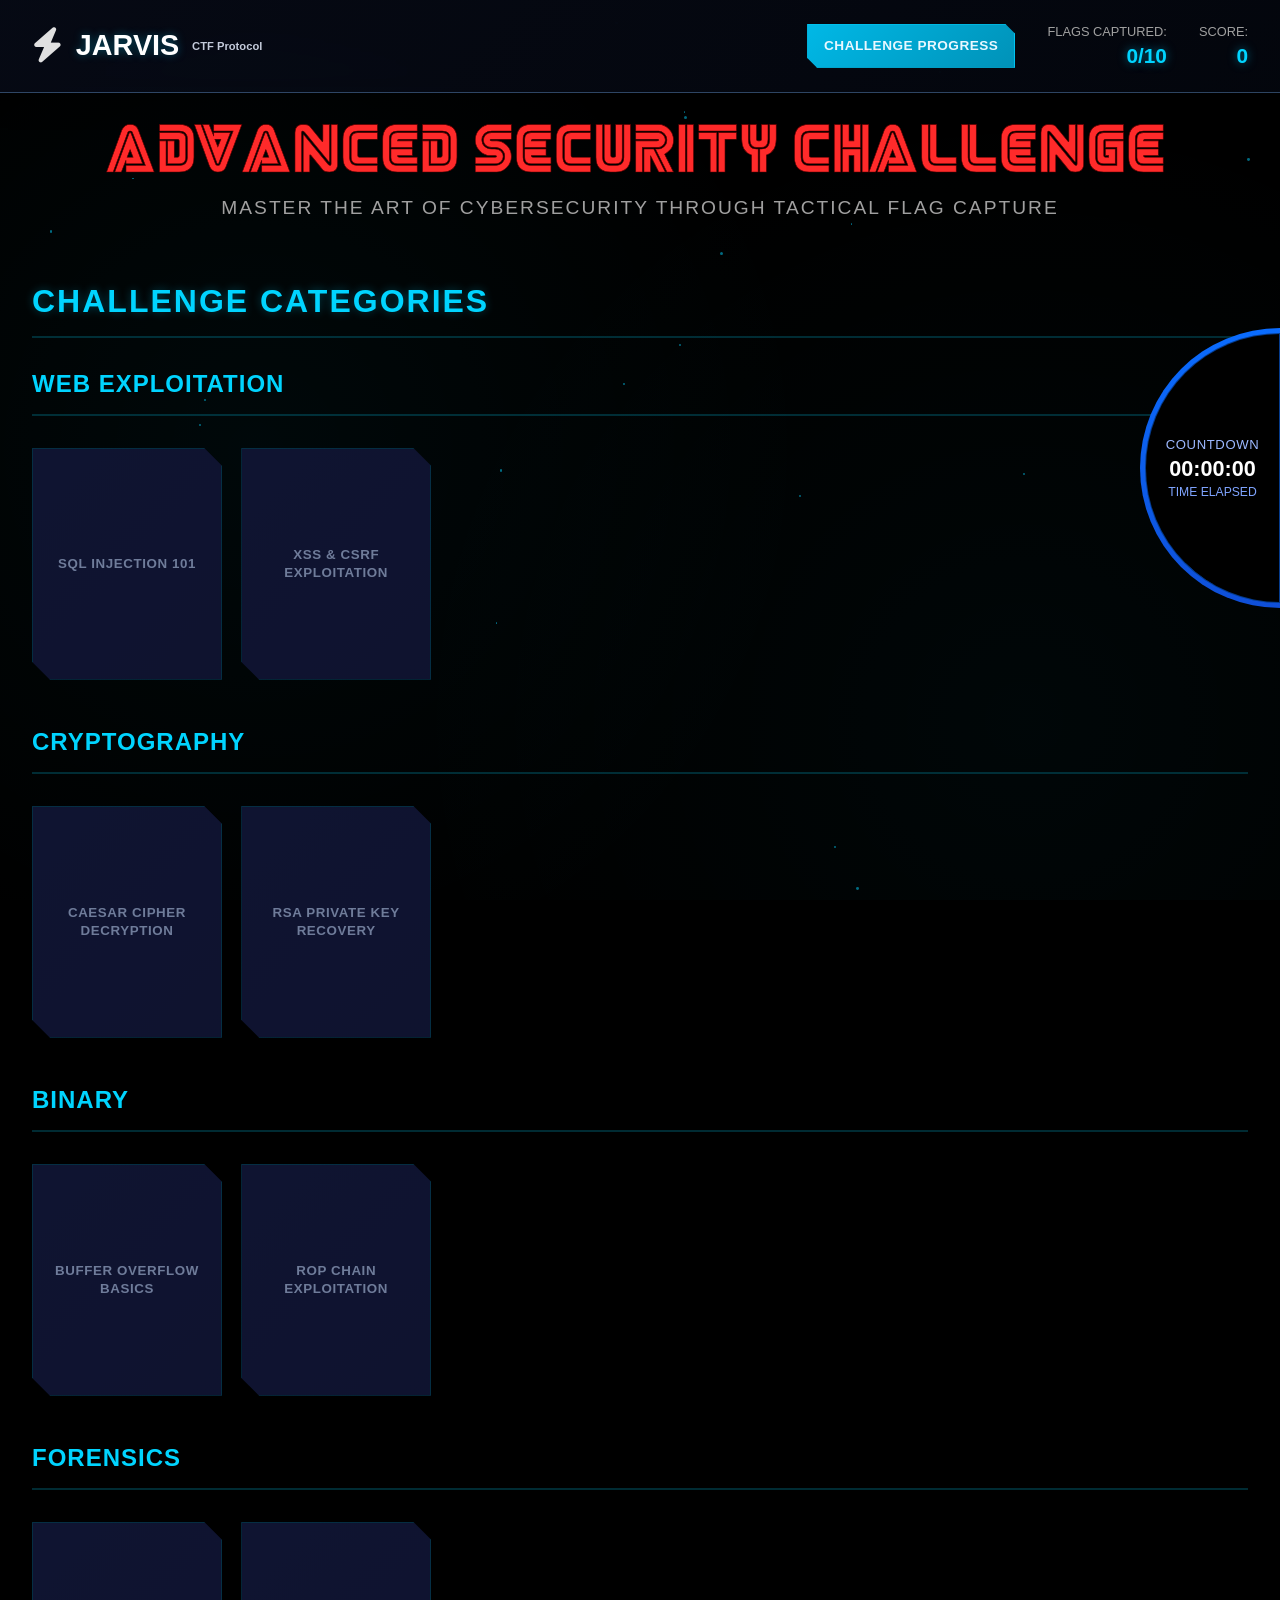
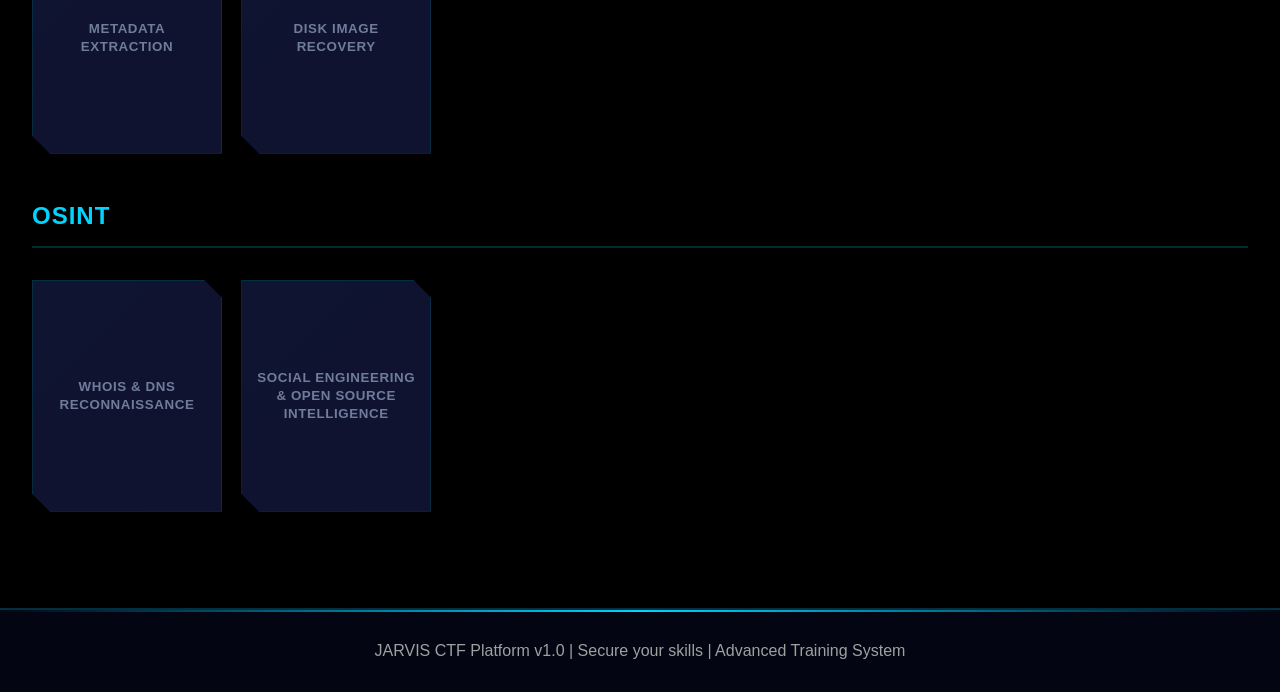
==== CTF-Platform-SAUR/index.html @ 2de1d301 "the new updates" ====
<!DOCTYPE html>
<html lang="en">
<head>
    <meta charset="UTF-8">
    <meta name="viewport" content="width=device-width, initial-scale=1.0">
    <title>JARVIS CTF Platform - Advanced Security Training</title>
    <link rel="preconnect" href="https://fonts.googleapis.com">
    <link rel="preconnect" href="https://fonts.gstatic.com" crossorigin>
    <link href="https://fonts.googleapis.com/css2?family=Comfortaa:wght@300..700&display=swap" rel="stylesheet">
    <link rel="stylesheet" href="https://cdnjs.cloudflare.com/ajax/libs/font-awesome/6.4.0/css/all.min.css">
    <link rel="stylesheet" href="styles.css">
</head>
<body>
    <div class="particle-background"></div>
    
    <!-- Navigation -->
    <nav class="navbar">
        <div class="nav-container">
            <div class="logo">
                <span class="logo-icon"><i class="fas fa-bolt"></i></span>
                <span class="logo-text">JARVIS</span>
                <span class="logo-subtitle">CTF Protocol</span>
            </div>
            <div class="nav-stats">
                <button class="progress-page-btn" onclick="window.location.href='progress.html'">Challenge Progress</button>
                <div class="stat-box">
                    <span class="stat-label">Flags Captured:</span>
                    <span class="stat-value" id="flagCount">0/10</span>
                </div>
                <div class="stat-box">
                    <span class="stat-label">Score:</span>
                    <span class="stat-value" id="scoreCount">0</span>
                </div>
            </div>
        </div>
    </nav>

    <!-- Main Container -->
    <div class="container">
        <!-- Header Section -->
        <section class="header-section">
            <div class="holographic-text">
                <h1 class="title">ADVANCED SECURITY CHALLENGE</h1>
                <p class="subtitle">Master the art of cybersecurity through tactical flag capture</p>
            </div>
            <div class="tech-animation">
                <div class="scanner-line"></div>
            </div>
        </section>

        <!-- Categories Grid -->
        <section class="categories-section">
            <h2 class="section-title">Challenge Categories</h2>
            <div id="categoriesSections">
                <!-- Category sections will be populated here -->
            </div>
        </section>

        <aside class="countdown-dial" id="countdownDial" aria-label="Countdown dial">
            <div class="countdown-inner">
                <div class="countdown-title">Countdown</div>
                <div class="countdown-time" id="countdownValue">00:00:00</div>
                <div class="countdown-subtitle" id="countdownLabel">To Contest End</div>
            </div>
        </aside>

        <!-- Challenge Overlay Window -->
        <div class="modal" id="challengeModal">
            <div class="modal-content">
                <button class="modal-close" onclick="closeModal()"><i class="fas fa-times"></i></button>
                <div class="modal-header">
                    <div class="modal-header-content">
                        <h2 id="modalTitle"></h2>
                        <span class="difficulty-badge" id="difficultyBadge"></span>
                    </div>
                    <div class="points-value" id="pointsValue"></div>
                </div>
                <div class="modal-body">
                    <div class="challenge-description" id="modalDescription"></div>
                    <div class="challenge-resources">
                        <div class="resources-title">Resources</div>
                        <ul id="resourcesList"></ul>
                    </div>
                </div>
                <div class="modal-footer">
                    <div class="flag-input-container">
                        <input type="text" id="flagInput" placeholder="Enter flag (SAUR{...})" />
                        <button class="submit-btn" onclick="submitFlag()">Submit Flag</button>
                    </div>
                    <div class="feedback" id="feedback"></div>
                </div>
            </div>
        </div>

    </div>

    <!-- Footer -->
    <footer class="footer">
        <p>JARVIS CTF Platform v1.0 | Secure your skills | Advanced Training System</p>
        <div class="footer-accent"></div>
    </footer>

    <script src="script.js"></script>
</body>
</html>
---- CTF-Platform-SAUR/styles.css ----
* {
    margin: 0;
    padding: 0;
    box-sizing: border-box;
}

@font-face {
    font-family: 'MR ROBOT';
    src: url('MR ROBOT.ttf') format('truetype');
    font-weight: normal;
    font-style: normal;
}

html,
body,
* {
    cursor: url("data:image/svg+xml;utf8,<svg xmlns='http://www.w3.org/2000/svg' width='32' height='32' viewBox='0 0 32 32'><path d='M3 2 L3 22 L10 16 L18 16 Z' fill='%23262626'/><path d='M2 1 L2 21 L9 15 L17 15 Z' fill='%23ffffff'/><path d='M2 1 L2 21 L9 15 L17 15 Z' fill='none' stroke='%23909090' stroke-width='0.9'/></svg>") 2 2, auto;
}

:root {
    --primary-color: #00d4ff;
    --secondary-color: #ff6b00;
    --accent-color: #00ff41;
    --dark-bg: #000000;
    --darker-bg: #000000;
    --card-bg: #0a1128;
    --text-primary: #e0e0e0;
    --text-secondary: #a0a0a0;
    --border-color: #00d4ff33;
    --success-color: #00ff41;
    --error-color: #ff1744;
    --solved-indicator: #41f0ff;
}

body {
    font-family: Arial, sans-serif;
    background-color: #000000;
    color: var(--text-primary);
    overflow-x: hidden;
    position: relative;
}

.particle-background {
    position: fixed;
    top: 0;
    left: 0;
    width: 100%;
    height: 100%;
    z-index: 0;
    pointer-events: none;
    background: 
        radial-gradient(circle at 20% 50%, rgba(0, 212, 255, 0.04) 0%, transparent 50%),
        radial-gradient(circle at 80% 80%, rgba(0, 212, 255, 0.03) 0%, transparent 50%);
}

/* Navigation Bar */
.navbar {
    position: sticky;
    top: 0;
    z-index: 100;
    background: linear-gradient(135deg, rgba(10, 16, 34, 0.58) 0%, rgba(6, 11, 24, 0.52) 100%);
    border-bottom: 1px solid rgba(125, 184, 255, 0.35);
    box-shadow: 0 8px 24px rgba(0, 0, 0, 0.35);
    backdrop-filter: blur(14px) saturate(140%);
    -webkit-backdrop-filter: blur(14px) saturate(140%);
}

.nav-container {
    max-width: 1400px;
    margin: 0 auto;
    padding: 1.5rem 2rem;
    display: flex;
    justify-content: space-between;
    align-items: center;
}

.logo {
    display: flex;
    align-items: center;
    gap: 0.8rem;
    font-size: 1.8rem;
    font-weight: bold;
    font-family: Arial, sans-serif;
}

.logo-icon {
    font-size: 2.2rem;
    animation: pulse 2s ease-in-out infinite;
}

@keyframes pulse {
    0%, 100% { opacity: 1; }
    50% { opacity: 0.6; }
}

.logo-text {
    color: #ffffff;
    text-shadow: 0 0 8px rgba(0, 212, 255, 0.35);
}

.logo-subtitle {
    font-size: 0.7rem;
    color: #cfd6e6;
    opacity: 0.95;
}

.nav-stats {
    display: flex;
    gap: 2rem;
}

.progress-page-btn {
    background: linear-gradient(135deg, #00b8e6, #0092b8);
    border: 1px solid rgba(0, 212, 255, 0.5);
    color: #e8f8ff;
    padding: 0.65rem 1rem;
    border-radius: 0;
    cursor: pointer;
    font-size: 0.85rem;
    font-weight: 700;
    text-transform: uppercase;
    letter-spacing: 0.5px;
    transition: transform 0.2s ease, filter 0.2s ease;
    clip-path: polygon(0 0, calc(100% - 10px) 0, 100% 10px, 100% 100%, 10px 100%, 0 calc(100% - 10px));
}

.progress-page-btn:hover {
    transform: translateY(-1px);
    filter: brightness(1.08);
}

.stat-box {
    display: flex;
    flex-direction: column;
    align-items: flex-end;
    gap: 0.3rem;
}

.stat-label {
    font-size: 0.8rem;
    color: var(--text-secondary);
    text-transform: uppercase;
}

#liveTime {
    font-family: 'Courier New', monospace;
    letter-spacing: 1px;
    animation: timePulse 1s ease-in-out infinite;
}

@keyframes timePulse {
    0%, 100% { opacity: 1; }
    50% { opacity: 0.8; }
}

.stat-value {
    font-size: 1.3rem;
    font-weight: bold;
    color: var(--primary-color);
    text-shadow: 0 0 10px rgba(0, 212, 255, 0.5);
}

/* Main Container */
.container {
    max-width: 1400px;
    margin: 0 auto;
    padding: 2rem;
    position: relative;
    z-index: 2;
}

/* Header Section */
.header-section {
    text-align: center;
    margin-bottom: 4rem;
    position: relative;
}

.holographic-text {
    position: relative;
}

.title {
    font-size: 3.5rem;
    font-weight: 400;
    letter-spacing: 2px;
    margin-bottom: 1rem;
    color: #ff2a2a;
    text-shadow: none;
    -webkit-text-stroke: 0.6px #5a0000;
    text-rendering: geometricPrecision;
    font-family: 'MR ROBOT', Arial, sans-serif;
}

.subtitle {
    font-size: 1.2rem;
    color: var(--text-secondary);
    letter-spacing: 2px;
    text-transform: uppercase;
}

.scanner-line {
    position: absolute;
    width: 300px;
    height: 2px;
    background: linear-gradient(90deg, transparent, var(--primary-color), transparent);
    left: 50%;
    top: 50%;
    transform: translateX(-50%);
    animation: none;
    opacity: 0;
}

@keyframes scan {
    0%, 100% {
        top: 50%;
        opacity: 0;
    }
    50% {
        top: 50%;
        opacity: 1;
    }
}

/* Section Titles */
.section-title {
    font-size: 2rem;
    text-transform: uppercase;
    letter-spacing: 2px;
    margin-bottom: 2rem;
    padding-bottom: 1rem;
    border-bottom: 2px solid var(--border-color);
    color: var(--primary-color);
    text-shadow: 0 0 10px rgba(0, 212, 255, 0.3);
}

/* Categories Section */
.categories-section {
    margin-bottom: 4rem;
}

.countdown-dial {
    --progress: 0;
    position: fixed;
    right: 0;
    top: 52%;
    transform: translateY(-50%);
    width: 140px;
    height: 280px;
    border-radius: 140px 0 0 140px;
    background: linear-gradient(180deg, #0a6cff, #0f4fd8);
    padding: 5px 0 5px 5px;
    z-index: 40;
}

.countdown-inner {
    width: 100%;
    height: 100%;
    border-radius: 136px 0 0 136px;
    background: #000000;
    display: flex;
    flex-direction: column;
    align-items: center;
    justify-content: center;
    text-align: center;
    border: 1px solid rgba(10, 108, 255, 0.55);
}

.countdown-title {
    font-size: 0.82rem;
    color: #9cb8ff;
    text-transform: uppercase;
    letter-spacing: 0.6px;
}

.countdown-time {
    font-size: 1.35rem;
    font-weight: 700;
    color: #ffffff;
    margin: 0.2rem 0;
}

.countdown-subtitle {
    font-size: 0.76rem;
    color: #7fa4ff;
    text-transform: uppercase;
}

/* Category Sections */
.category-section {
    margin-bottom: 3rem;
}

.category-section-header {
    display: flex;
    align-items: center;
    margin-bottom: 2rem;
    padding-bottom: 1rem;
    border-bottom: 2px solid var(--border-color);
}

.category-section-title {
    font-size: 1.5rem;
    font-weight: bold;
    color: var(--primary-color);
    text-transform: uppercase;
    letter-spacing: 1px;
    margin: 0;
}

/* Challenges Grid */
.challenges-grid {
    display: grid;
    grid-template-columns: repeat(auto-fill, 190px);
    gap: 1.2rem;
    justify-content: start;
}

/* Challenge Card */
.challenge-card {
    background: linear-gradient(135deg, rgba(7, 12, 30, 0.96), rgba(5, 9, 24, 0.96));
    border: 1px solid rgba(0, 212, 255, 0.18);
    border-radius: 0;
    overflow: hidden;
    transition: border-color 0.25s ease;
    position: relative;
    display: flex;
    flex-direction: column;
    width: 190px;
    height: 232px;
    clip-path: polygon(0 0, calc(100% - 18px) 0, 100% 18px, 100% 100%, 18px 100%, 0 calc(100% - 18px));
}

.challenge-card:hover {
    border-color: rgba(0, 212, 255, 0.45);
}

.challenge-card.completed {
    border-color: rgba(65, 240, 255, 0.65);
    background: linear-gradient(135deg, rgba(6, 28, 38, 0.96), rgba(4, 16, 24, 0.96));
}

.challenge-label {
    width: 100%;
    border: none;
    background: transparent;
    text-align: center;
    height: 100%;
    padding: 0.9rem;
    font-weight: 700;
    letter-spacing: 0.6px;
    cursor: pointer;
    text-transform: uppercase;
    display: flex;
    align-items: center;
    justify-content: center;
    line-height: 1.35;
    word-break: break-word;
}

.challenge-label.inactive {
    color: #6f7c9a;
    background: rgba(20, 26, 60, 0.65);
}

.challenge-label.solved {
    color: var(--solved-indicator);
    background: rgba(65, 240, 255, 0.18);
}

.challenge-details {
    display: none;
    border-top: 1px solid rgba(0, 212, 255, 0.2);
    background: rgba(6, 10, 28, 0.85);
    height: 100%;
}

.challenge-card.expanded .challenge-details {
    display: flex;
    flex-direction: column;
}

.challenge-card.expanded .challenge-label {
    height: auto;
    min-height: 44px;
    justify-content: flex-start;
    text-align: left;
    padding: 0.65rem 0.85rem;
}

.challenge-card-header {
    display: flex;
    justify-content: space-between;
    align-items: center;
    padding: 0.55rem 0.85rem 0.4rem;
}

.difficulty-pill {
    padding: 0.2rem 0.45rem;
    border-radius: 3px;
    font-size: 0.62rem;
    text-transform: uppercase;
    font-weight: bold;
    border: 1px solid;
}

.points-value-inline {
    color: #ffffff;
    font-size: 0.68rem;
    font-weight: 700;
}

.difficulty-pill.easy {
    background: transparent;
    color: #4d9bff;
    border-color: #4d9bff;
}

.difficulty-pill.medium {
    background: rgba(65, 240, 255, 0.18);
    color: #41f0ff;
    border-color: #41f0ff;
}

.difficulty-pill.hard {
    background: rgba(255, 23, 68, 0.15);
    color: #ff3b5c;
    border-color: #ff3b5c;
}

.challenge-card-body {
    padding: 0.2rem 0.85rem 0.5rem;
    flex-grow: 1;
    overflow: auto;
}

.challenge-card-description {
    font-size: 0.74rem;
    line-height: 1.35;
    color: var(--text-primary);
    margin: 0 0 0.55rem;
}

.challenge-resources {
    margin-top: 0.35rem;
}

.resources-title {
    color: var(--primary-color);
    font-size: 0.7rem;
    font-weight: 700;
    margin-bottom: 0.25rem;
    text-transform: uppercase;
}

.challenge-resources ul {
    margin: 0;
    padding-left: 0.9rem;
    color: var(--text-secondary);
    font-size: 0.7rem;
    line-height: 1.3;
}

.challenge-card-footer {
    padding: 0 0.85rem 0.75rem;
}

.card-flag-input-container {
    display: grid;
    grid-template-columns: 1fr;
    gap: 0.4rem;
}

.card-flag-input-container input {
    min-width: 0;
    padding: 0.5rem 0.6rem;
    font-size: 0.74rem;
}

.card-flag-input-container .submit-btn {
    width: 100%;
    padding: 0.45rem 0.6rem;
    font-size: 0.72rem;
}

.card-feedback {
    margin-top: 0.35rem;
    text-align: left;
    font-size: 0.75rem;
    min-height: 1rem;
}

/* Modal */
.modal {
    display: none;
    position: fixed;
    z-index: 1000;
    left: 0;
    top: 0;
    width: 100%;
    height: 100%;
    background: rgba(0, 0, 0, 0.7);
    backdrop-filter: blur(5px);
    animation: fadeIn 0.3s ease;
}

@keyframes fadeIn {
    from { opacity: 0; }
    to { opacity: 1; }
}

.modal.active {
    display: flex;
    justify-content: center;
    align-items: center;
}

.modal-content {
    background: #000000;
    border: none;
    padding: 2rem;
    border-radius: 0;
    width: 90%;
    max-width: 600px;
    box-shadow: none;
    position: relative;
    animation: slideUp 0.3s ease;
    clip-path: polygon(0 0, calc(100% - 22px) 0, 100% 22px, 100% 100%, 22px 100%, 0 calc(100% - 22px));
}

@keyframes slideUp {
    from {
        opacity: 0;
        transform: translateY(50px);
    }
    to {
        opacity: 1;
        transform: translateY(0);
    }
}

.modal-close {
    position: absolute;
    top: 1rem;
    right: 1rem;
    background: none;
    border: none;
    color: var(--primary-color);
    font-size: 1.5rem;
    cursor: pointer;
    transition: all 0.2s ease;
}

.modal-close:hover {
    transform: scale(1.2);
    color: var(--secondary-color);
}

.modal-header {
    display: flex;
    justify-content: space-between;
    align-items: flex-start;
    margin-bottom: 1.5rem;
    padding-bottom: 1rem;
    border-bottom: 1px solid var(--border-color);
    gap: 1rem;
}

.modal-header-content {
    flex: 1;
}

.modal-header-content h2 {
    color: var(--primary-color);
    font-size: 1.8rem;
    margin: 0 0 0.5rem 0;
}

#categoryBadge {
    display: flex;
    align-items: center;
    gap: 0.5rem;
    font-size: 0.95rem;
    font-weight: bold;
    padding: 0.5rem 1rem;
    border-radius: 4px;
    background: rgba(0, 212, 255, 0.1);
    border: 1px solid var(--border-color);
    white-space: nowrap;
}

.difficulty-badge {
    padding: 0;
    border-radius: 0;
    font-weight: bold;
    text-transform: uppercase;
    font-size: 0.85rem;
    background: transparent;
    border: none;
}

.difficulty-badge.easy {
    color: #4d9bff;
}

.difficulty-badge.medium {
    color: #41f0ff;
}

.difficulty-badge.hard {
    color: #ff3b5c;
}

.modal-body {
    margin-bottom: 2rem;
}

.modal-body .challenge-resources {
    margin-top: 0.9rem;
    padding: 0.85rem;
    border: 1px solid rgba(0, 212, 255, 0.2);
    background: rgba(0, 212, 255, 0.05);
    border-radius: 0;
    clip-path: polygon(0 0, calc(100% - 10px) 0, 100% 10px, 100% 100%, 10px 100%, 0 calc(100% - 10px));
}

.modal-body .resources-title {
    font-size: 0.82rem;
    margin-bottom: 0.45rem;
}

.modal-body .challenge-resources ul {
    font-size: 0.84rem;
    line-height: 1.45;
}

.challenge-description {
    color: var(--text-primary);
    line-height: 1.6;
    margin-bottom: 1rem;
    padding: 1rem;
    background: rgba(0, 212, 255, 0.05);
    border-left: none;
    border-radius: 0;
    clip-path: polygon(0 0, calc(100% - 10px) 0, 100% 10px, 100% 100%, 10px 100%, 0 calc(100% - 10px));
}

.challenge-points {
    display: flex;
    gap: 1rem;
    font-size: 1.1rem;
}

.points-label {
    color: var(--text-secondary);
}

.points-value {
    color: #ffffff;
    font-weight: bold;
}

.modal-footer {
    display: flex;
    flex-direction: column;
    gap: 1rem;
}

.flag-input-container {
    display: flex;
    gap: 0.8rem;
}

#flagInput {
    flex: 1;
    background: rgba(0, 212, 255, 0.05);
    border: 1px solid var(--border-color);
    color: var(--text-primary);
    padding: 0.8rem;
    border-radius: 0;
    font-family: 'Courier New', monospace;
    transition: all 0.2s ease;
    clip-path: polygon(0 0, calc(100% - 10px) 0, 100% 10px, 100% 100%, 10px 100%, 0 calc(100% - 10px));
}

#flagInput:focus {
    outline: none;
    border-color: var(--primary-color);
    box-shadow: 0 0 10px rgba(0, 212, 255, 0.2);
}

.submit-btn {
    background: linear-gradient(135deg, #0a6cff, #0f4fd8);
    border: none;
    color: #ffffff;
    padding: 0.8rem 1.5rem;
    border-radius: 0;
    cursor: pointer;
    font-weight: bold;
    font-size: 1rem;
    transition: all 0.3s ease;
    box-shadow: none;
    clip-path: polygon(0 0, calc(100% - 10px) 0, 100% 10px, 100% 100%, 10px 100%, 0 calc(100% - 10px));
}

.submit-btn:hover {
    transform: translateY(-1px);
    filter: brightness(1.08);
}

.submit-btn:active {
    transform: scale(0.98);
}

.feedback {
    min-height: 1.5rem;
    font-size: 0.95rem;
    padding: 0.5rem;
    border-radius: 0;
    text-align: center;
    clip-path: polygon(0 0, calc(100% - 8px) 0, 100% 8px, 100% 100%, 8px 100%, 0 calc(100% - 8px));
}

.feedback.success {
    background: rgba(0, 255, 65, 0.2);
    color: var(--success-color);
    border: 1px solid var(--success-color);
}

.feedback.error {
    background: rgba(255, 23, 68, 0.2);
    color: var(--error-color);
    border: 1px solid var(--error-color);
}

/* Progress Section */
.leaderboard-section {
    margin-bottom: 4rem;
}

.progress-container {
    display: grid;
    grid-template-columns: repeat(auto-fit, minmax(250px, 1fr));
    gap: 2rem;
}

.progress-page-layout {
    padding-top: 1.5rem;
}

.progress-hero {
    margin-bottom: 2rem;
}

.progress-summary {
    margin-bottom: 3rem;
}

.summary-grid {
    display: grid;
    grid-template-columns: repeat(auto-fit, minmax(180px, 1fr));
    gap: 1rem;
    margin-bottom: 1.2rem;
}

.summary-card {
    background: linear-gradient(135deg, rgba(7, 12, 30, 0.96), rgba(5, 9, 24, 0.96));
    border: 1px solid rgba(0, 212, 255, 0.18);
    clip-path: polygon(0 0, calc(100% - 16px) 0, 100% 16px, 100% 100%, 16px 100%, 0 calc(100% - 16px));
    padding: 1rem 1.1rem;
    text-align: center;
}

.summary-label {
    color: var(--text-secondary);
    text-transform: uppercase;
    letter-spacing: 0.6px;
    font-size: 0.75rem;
    margin-bottom: 0.35rem;
}

.summary-value {
    color: #ffffff;
    font-size: 1.6rem;
    font-weight: 700;
}

.overall-progress-card {
    background: linear-gradient(135deg, rgba(7, 12, 30, 0.96), rgba(5, 9, 24, 0.96));
    border: 1px solid rgba(0, 212, 255, 0.18);
    clip-path: polygon(0 0, calc(100% - 20px) 0, 100% 20px, 100% 100%, 20px 100%, 0 calc(100% - 20px));
    padding: 1.1rem 1.2rem 1.2rem;
}

.overall-progress-bar {
    margin-top: 0.8rem;
}

.category-progress {
    background: linear-gradient(135deg, rgba(7, 12, 30, 0.96), rgba(5, 9, 24, 0.96));
    border: 1px solid rgba(0, 212, 255, 0.18);
    padding: 1.1rem;
    border-radius: 0;
    box-shadow: none;
    clip-path: polygon(0 0, calc(100% - 16px) 0, 100% 16px, 100% 100%, 16px 100%, 0 calc(100% - 16px));
}

.category-progress-header {
    display: flex;
    justify-content: space-between;
    align-items: center;
    gap: 1rem;
    margin-bottom: 0.8rem;
}

.category-progress-meta {
    color: #ffffff;
    font-weight: 700;
    font-size: 0.85rem;
}

.progress-bar-container {
    position: relative;
    width: 100%;
    height: 30px;
    background: rgba(8, 16, 34, 0.9);
    border-radius: 0;
    overflow: hidden;
    border: 1px solid rgba(77, 155, 255, 0.28);
    clip-path: polygon(0 0, calc(100% - 10px) 0, 100% 10px, 100% 100%, 10px 100%, 0 calc(100% - 10px));
}

.progress-bar-fill {
    height: 100%;
    background: linear-gradient(90deg, #0a6cff 0%, #41f0ff 100%);
    display: flex;
    align-items: center;
    justify-content: center;
    color: #ffffff;
    font-weight: bold;
    font-size: 0.9rem;
}

.overall-progress-bar .progress-bar-fill {
    background: linear-gradient(90deg, #0f4fd8 0%, #0a6cff 55%, #41f0ff 100%);
}

.progress-percentage {
    margin-top: 0.8rem;
    color: var(--text-secondary);
    font-size: 0.9rem;
    text-align: center;
}

/* Footer */
.footer {
    border-top: 2px solid var(--border-color);
    padding: 2rem;
    text-align: center;
    color: var(--text-secondary);
    position: relative;
    z-index: 2;
    background: rgba(5, 9, 24, 0.75);
}

.footer-accent {
    position: absolute;
    top: 0;
    left: 0;
    height: 2px;
    width: 100%;
    background: linear-gradient(90deg, transparent, var(--primary-color), transparent);
}

/* Icon Styling */
.category-icon {
    font-size: 2.5rem;
    color: var(--primary-color);
    min-width: 3rem;
    display: flex;
    align-items: center;
    justify-content: center;
}

.category-icon i {
    transition: all 0.3s ease;
}

.category-card:hover .category-icon i {
    transform: scale(1.2) rotate(10deg);
    color: var(--accent-color);
}

.modal-close i {
    font-size: 1.5rem;
}

.challenge-title i {
    font-size: 1rem;
}

.feedback i {
    margin-right: 0.5rem;
    font-size: 1.1rem;
}

/* Responsive */
@media (max-width: 768px) {
    .title {
        font-size: 2.5rem;
    }

    .nav-stats {
        gap: 1rem;
    }

    .nav-container {
        flex-wrap: wrap;
        gap: 0.8rem;
    }

    .stat-value {
        font-size: 1rem;
    }

    .challenges-grid {
        grid-template-columns: 1fr;
    }

    .countdown-dial {
        width: 116px;
        height: 232px;
        border-radius: 116px 0 0 116px;
    }

    .card-flag-input-container {
        grid-template-columns: 1fr;
    }

    .flag-input-container {
        flex-direction: column;
    }
}
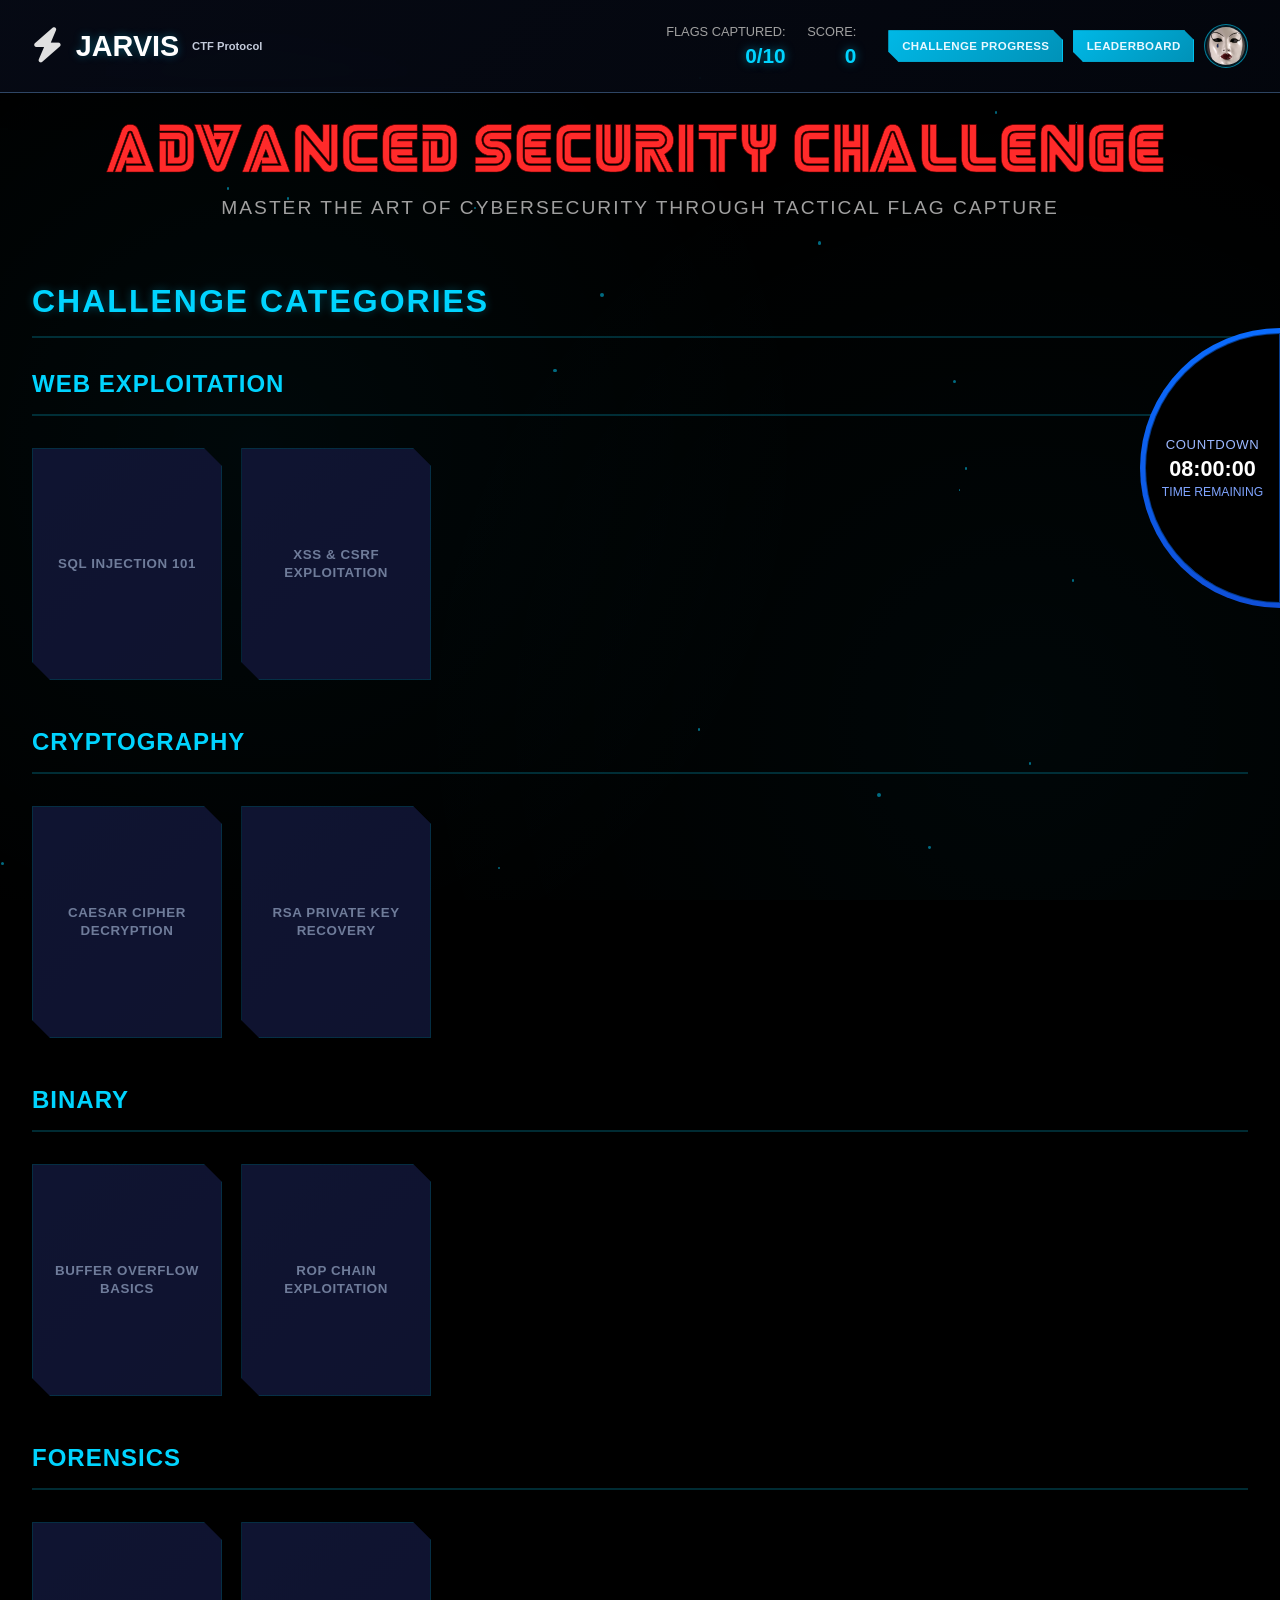
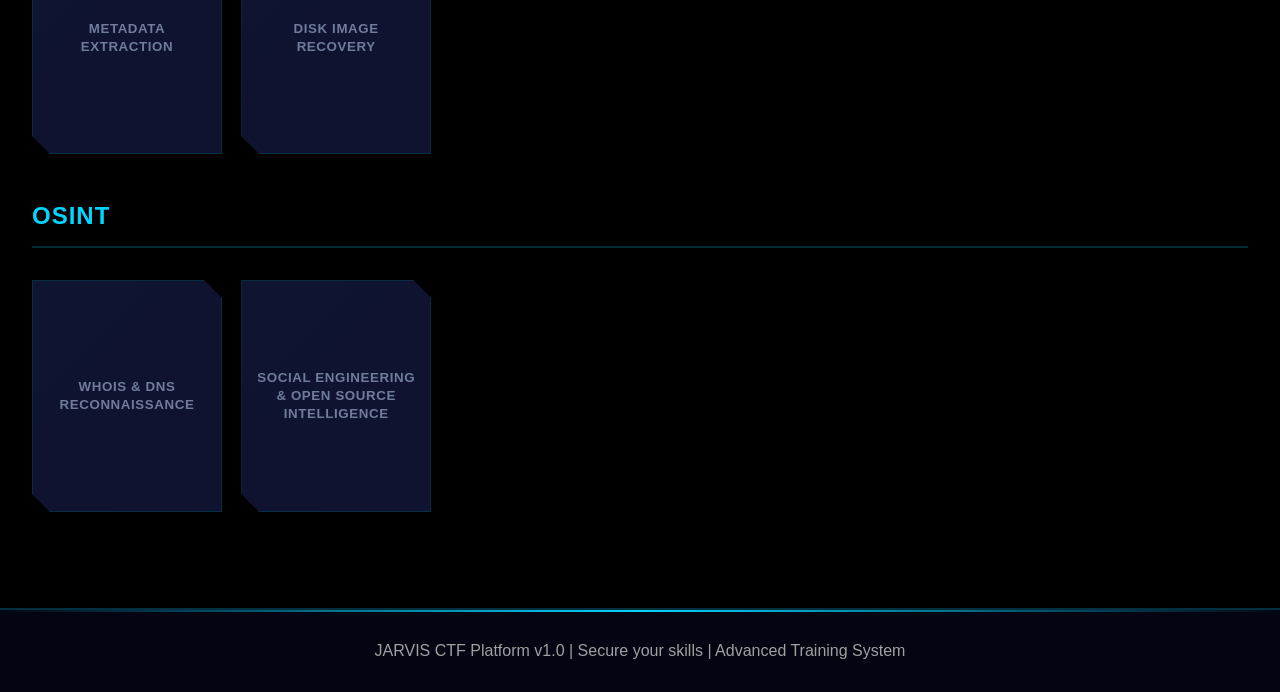
==== commit 6b8e536b: "the admin and leader board updates." ====
--- a/CTF-Platform-SAUR/index.html
+++ b/CTF-Platform-SAUR/index.html
@@ -22,7 +22,6 @@
                 <span class="logo-subtitle">CTF Protocol</span>
             </div>
             <div class="nav-stats">
-                <button class="progress-page-btn" onclick="window.location.href='progress.html'">Challenge Progress</button>
                 <div class="stat-box">
                     <span class="stat-label">Flags Captured:</span>
                     <span class="stat-value" id="flagCount">0/10</span>
@@ -31,6 +30,13 @@
                     <span class="stat-label">Score:</span>
                     <span class="stat-value" id="scoreCount">0</span>
                 </div>
+            </div>
+            <div class="nav-actions">
+                <button class="nav-action-btn" onclick="window.location.href='progress.html'">Challenge Progress</button>
+                <button class="nav-action-btn" onclick="window.location.href='public-leaderboard.html'">Leaderboard</button>
+                <button class="profile-nav-btn" id="profileNavBtn" onclick="window.location.href='profile.html'" aria-label="Open profile page">
+                    <img id="profileNavAvatar" class="profile-nav-avatar" alt="Profile avatar" src="profile-images/avatar-1.jpg">
+                </button>
             </div>
         </div>
     </nav>
@@ -77,6 +83,20 @@
                 </div>
                 <div class="modal-body">
                     <div class="challenge-description" id="modalDescription"></div>
+                    <div class="challenge-meta-panel" id="challengeMetaPanel">
+                        <div class="meta-row">
+                            <span class="meta-label">Release Link</span>
+                            <a href="#" id="challengeReleaseLink" class="release-link" target="_blank" rel="noopener noreferrer">Open Challenge Link</a>
+                        </div>
+                    </div>
+                    <div class="hint-panel" id="hintPanel">
+                        <div class="hint-header">
+                            <div class="resources-title">Hint Access</div>
+                            <span id="hintCostLabel" class="hint-cost"></span>
+                        </div>
+                        <div id="hintText" class="hint-text">Hint is locked. Spend points to unlock this hint.</div>
+                        <button class="submit-btn hint-buy-btn" id="buyHintBtn" onclick="buyHint()">Unlock Hint</button>
+                    </div>
                     <div class="challenge-resources">
                         <div class="resources-title">Resources</div>
                         <ul id="resourcesList"></ul>
--- a/CTF-Platform-SAUR/styles.css
+++ b/CTF-Platform-SAUR/styles.css
@@ -70,8 +70,9 @@
     margin: 0 auto;
     padding: 1.5rem 2rem;
     display: flex;
-    justify-content: space-between;
-    align-items: center;
+    justify-content: flex-start;
+    align-items: center;
+    gap: 1rem;
 }
 
 .logo {
@@ -106,10 +107,88 @@
 
 .nav-stats {
     display: flex;
-    gap: 2rem;
+    gap: 1.35rem;
+    margin-left: auto;
+    align-items: flex-end;
+}
+
+.team-switcher {
+    display: flex;
+    flex-direction: column;
+    gap: 0.28rem;
+    min-width: 170px;
+}
+
+.team-select {
+    background: rgba(0, 212, 255, 0.08);
+    border: 1px solid rgba(0, 212, 255, 0.35);
+    color: #e8f8ff;
+    padding: 0.5rem 0.55rem;
+    font-size: 0.8rem;
+    clip-path: polygon(0 0, calc(100% - 8px) 0, 100% 8px, 100% 100%, 8px 100%, 0 calc(100% - 8px));
+}
+
+.team-select:focus {
+    outline: none;
+    border-color: rgba(65, 240, 255, 0.9);
+}
+
+.nav-actions {
+    display: flex;
+    gap: 0.6rem;
+    align-items: center;
+    margin-left: 1rem;
+}
+
+.nav-action-btn {
+    background: linear-gradient(135deg, #00b8e6, #0092b8);
+    border: 1px solid rgba(0, 212, 255, 0.5);
+    color: #e8f8ff;
+    padding: 0.55rem 0.8rem;
+    border-radius: 0;
+    cursor: pointer;
+    font-size: 0.72rem;
+    font-weight: 700;
+    text-transform: uppercase;
+    letter-spacing: 0.4px;
+    transition: transform 0.2s ease, filter 0.2s ease;
+    clip-path: polygon(0 0, calc(100% - 10px) 0, 100% 10px, 100% 100%, 10px 100%, 0 calc(100% - 10px));
+}
+
+.nav-action-btn:hover {
+    filter: brightness(1.08);
+}
+
+.profile-nav-btn {
+    width: 44px;
+    height: 44px;
+    border-radius: 50%;
+    border: 1px solid rgba(0, 212, 255, 0.55);
+    background: rgba(0, 212, 255, 0.08);
+    padding: 2px;
+    cursor: pointer;
+    display: inline-flex;
+    align-items: center;
+    justify-content: center;
+}
+
+.profile-nav-avatar {
+    width: 100%;
+    height: 100%;
+    border-radius: 50%;
+    object-fit: cover;
+}
+
+.static-actions {
+    margin-left: auto;
+    justify-content: flex-end;
 }
 
 .progress-page-btn {
+    position: absolute;
+    right: 2rem;
+    top: 50%;
+    transform: translateY(-50%);
     background: linear-gradient(135deg, #00b8e6, #0092b8);
     border: 1px solid rgba(0, 212, 255, 0.5);
     color: #e8f8ff;
@@ -125,7 +204,7 @@
 }
 
 .progress-page-btn:hover {
-    transform: translateY(-1px);
+    transform: translateY(-50%);
     filter: brightness(1.08);
 }
 
@@ -634,6 +713,61 @@
     line-height: 1.45;
 }
 
+.challenge-meta-panel,
+.hint-panel {
+    margin-top: 0.9rem;
+    padding: 0.85rem;
+    border: 1px solid rgba(0, 212, 255, 0.2);
+    background: rgba(0, 212, 255, 0.05);
+    clip-path: polygon(0 0, calc(100% - 10px) 0, 100% 10px, 100% 100%, 10px 100%, 0 calc(100% - 10px));
+}
+
+.meta-row {
+    display: flex;
+    justify-content: space-between;
+    align-items: center;
+    gap: 1rem;
+}
+
+.meta-label {
+    font-size: 0.84rem;
+    text-transform: uppercase;
+    color: var(--text-secondary);
+}
+
+.release-link {
+    color: var(--primary-color);
+    text-decoration: none;
+    font-size: 0.88rem;
+}
+
+.hint-header {
+    display: flex;
+    justify-content: space-between;
+    align-items: center;
+}
+
+.hint-cost {
+    color: #ffffff;
+    font-weight: 700;
+    font-size: 0.9rem;
+}
+
+.hint-text {
+    margin: 0.6rem 0;
+    font-size: 0.87rem;
+    color: var(--text-primary);
+    line-height: 1.45;
+}
+
+.hint-buy-btn {
+    width: 100%;
+}
+
+.hidden {
+    display: none;
+}
+
 .challenge-description {
     color: var(--text-primary);
     line-height: 1.6;
@@ -852,6 +986,518 @@
     text-align: center;
 }
 
+.admin-layout,
+.leaderboard-layout {
+    padding-top: 1.5rem;
+}
+
+.profile-layout {
+    padding-top: 1.5rem;
+}
+
+.admin-panels-grid {
+    display: grid;
+    grid-template-columns: repeat(auto-fit, minmax(330px, 1fr));
+    gap: 1.2rem;
+    margin-bottom: 1.2rem;
+}
+
+.admin-panel {
+    background: linear-gradient(135deg, rgba(7, 12, 30, 0.96), rgba(5, 9, 24, 0.96));
+    border: 1px solid rgba(0, 212, 255, 0.18);
+    clip-path: polygon(0 0, calc(100% - 20px) 0, 100% 20px, 100% 100%, 20px 100%, 0 calc(100% - 20px));
+    padding: 1rem 1.1rem;
+}
+
+.stretch-panel {
+    grid-column: span 1;
+}
+
+.panel-form {
+    display: grid;
+    gap: 0.75rem;
+}
+
+.panel-form label {
+    display: grid;
+    gap: 0.35rem;
+    font-size: 0.84rem;
+    color: #b7c5e4;
+}
+
+.panel-form input,
+.panel-form select,
+.panel-form textarea {
+    background: rgba(0, 212, 255, 0.06);
+    border: 1px solid rgba(0, 212, 255, 0.25);
+    color: #e8f8ff;
+    padding: 0.6rem;
+    font-size: 0.86rem;
+    font-family: Arial, sans-serif;
+}
+
+.inline-check {
+    display: flex;
+    align-items: center;
+    gap: 0.55rem;
+}
+
+.inline-form {
+    grid-template-columns: repeat(auto-fit, minmax(140px, 1fr));
+    align-items: center;
+}
+
+.table-wrap {
+    margin-top: 0.8rem;
+    overflow-x: auto;
+}
+
+.admin-table,
+.leaderboard-table {
+    width: 100%;
+    border-collapse: collapse;
+    min-width: 800px;
+    font-size: 0.84rem;
+}
+
+.admin-table th,
+.admin-table td,
+.leaderboard-table th,
+.leaderboard-table td {
+    border-bottom: 1px solid rgba(0, 212, 255, 0.2);
+    padding: 0.55rem 0.5rem;
+    text-align: left;
+}
+
+.admin-table th,
+.leaderboard-table th {
+    color: #7fd4ff;
+    text-transform: uppercase;
+    letter-spacing: 0.5px;
+    font-size: 0.72rem;
+}
+
+.action-cell {
+    display: flex;
+    align-items: center;
+    flex-wrap: wrap;
+    gap: 0.35rem;
+}
+
+.table-btn {
+    border: 1px solid rgba(0, 212, 255, 0.45);
+    background: rgba(0, 212, 255, 0.14);
+    color: #dff7ff;
+    font-size: 0.72rem;
+    padding: 0.2rem 0.45rem;
+    cursor: pointer;
+}
+
+.table-btn.danger {
+    border-color: rgba(255, 59, 92, 0.7);
+    background: rgba(255, 59, 92, 0.15);
+}
+
+.net-score {
+    color: #7fd4ff;
+    font-weight: 700;
+}
+
+.leaderboard-top-cards {
+    display: grid;
+    grid-template-columns: repeat(auto-fit, minmax(230px, 1fr));
+    gap: 1rem;
+    margin-bottom: 1rem;
+}
+
+.top-rank-card {
+    text-align: left;
+}
+
+.top-meta {
+    color: #9ab4dc;
+    margin-top: 0.4rem;
+    font-size: 0.86rem;
+}
+
+.freeze-badge {
+    margin-top: 0.8rem;
+    border: 1px solid rgba(255, 106, 0, 0.65);
+    color: #ffb066;
+    background: rgba(255, 106, 0, 0.12);
+    padding: 0.55rem 0.7rem;
+    font-size: 0.82rem;
+}
+
+.profile-grid {
+    display: grid;
+    grid-template-columns: repeat(auto-fit, minmax(320px, 1fr));
+    gap: 1.2rem;
+}
+
+.team-card-panel {
+    margin-bottom: 1.2rem;
+    padding: 1.2rem;
+    background:
+        radial-gradient(circle at top left, rgba(0, 212, 255, 0.12), transparent 35%),
+        radial-gradient(circle at bottom right, rgba(65, 240, 255, 0.08), transparent 35%),
+        linear-gradient(135deg, rgba(8, 14, 30, 0.88), rgba(4, 8, 20, 0.94));
+    border: 1px solid rgba(0, 212, 255, 0.2);
+    backdrop-filter: blur(16px) saturate(135%);
+    -webkit-backdrop-filter: blur(16px) saturate(135%);
+    box-shadow: 0 0 0 1px rgba(65, 240, 255, 0.06), 0 0 38px rgba(0, 212, 255, 0.08);
+    clip-path: polygon(0 0, calc(100% - 20px) 0, 100% 20px, 100% 100%, 20px 100%, 0 calc(100% - 20px));
+}
+
+.team-card-header {
+    display: flex;
+    gap: 1rem;
+    align-items: center;
+    justify-content: flex-start;
+    margin-bottom: 0.8rem;
+}
+
+.team-icon-wrap {
+    display: flex;
+    flex-direction: column;
+    align-items: center;
+    gap: 0.4rem;
+    min-width: 140px;
+}
+
+.team-icon-preview {
+    width: 112px;
+    height: 112px;
+    border-radius: 50%;
+    object-fit: cover;
+    border: 1px solid rgba(0, 212, 255, 0.35);
+    background: rgba(2, 17, 31, 0.78);
+    box-shadow: 0 0 24px rgba(0, 212, 255, 0.12);
+}
+
+.team-card-title-wrap {
+    flex: 1;
+    min-width: 0;
+    text-align: left;
+}
+
+.team-card-eyebrow {
+    color: #7fd4ff;
+    font-size: 0.72rem;
+    letter-spacing: 0.28em;
+    text-transform: uppercase;
+    margin-bottom: 0.4rem;
+}
+
+.team-card-name {
+    color: #f8fbff;
+    font-size: clamp(1.8rem, 3vw, 2.7rem);
+    font-weight: 800;
+    line-height: 1;
+    margin: 0;
+    text-shadow: 0 0 12px rgba(0, 212, 255, 0.35);
+}
+
+.team-card-inline-meta {
+    display: flex;
+    flex-wrap: wrap;
+    gap: 0.6rem;
+    margin-top: 0.9rem;
+}
+
+.team-inline-chip {
+    display: inline-flex;
+    align-items: center;
+    gap: 0.45rem;
+    padding: 0.42rem 0.7rem;
+    border: 1px solid rgba(0, 212, 255, 0.18);
+    background: rgba(0, 212, 255, 0.06);
+    color: #cfefff;
+    border-radius: 0;
+    clip-path: polygon(0 0, calc(100% - 8px) 0, 100% 8px, 100% 100%, 8px 100%, 0 calc(100% - 8px));
+    font-size: 0.82rem;
+}
+
+.team-inline-chip strong {
+    color: #ffffff;
+}
+
+.team-card-meta {
+    color: #a9c9ef;
+    font-size: 0.9rem;
+    line-height: 1.45;
+}
+
+.team-dashboard-grid {
+    display: grid;
+    grid-template-columns: 1.2fr 1fr;
+    gap: 0.9rem;
+    margin-top: 1rem;
+}
+
+.team-dashboard-stats {
+    grid-column: 1 / -1;
+    display: grid;
+    grid-template-columns: repeat(4, minmax(0, 1fr));
+    gap: 0.75rem;
+}
+
+.team-stat-card {
+    display: flex;
+    align-items: center;
+    gap: 0.8rem;
+    padding: 0.9rem;
+    border: 1px solid rgba(0, 212, 255, 0.16);
+    background: rgba(7, 12, 30, 0.78);
+    border-radius: 0;
+    clip-path: polygon(0 0, calc(100% - 12px) 0, 100% 12px, 100% 100%, 12px 100%, 0 calc(100% - 12px));
+    transition: transform 0.2s ease, box-shadow 0.2s ease, border-color 0.2s ease;
+}
+
+.team-stat-card:hover {
+    transform: translateY(-2px);
+    border-color: rgba(65, 240, 255, 0.55);
+    box-shadow: 0 0 24px rgba(0, 212, 255, 0.12);
+}
+
+.team-stat-icon {
+    width: 42px;
+    height: 42px;
+    display: grid;
+    place-items: center;
+    border-radius: 50%;
+    background: rgba(0, 212, 255, 0.1);
+    color: #7fd4ff;
+    flex: 0 0 auto;
+}
+
+.team-stat-copy {
+    display: flex;
+    flex-direction: column;
+    min-width: 0;
+}
+
+.team-stat-number {
+    color: #ffffff;
+    font-size: 1.15rem;
+    font-weight: 800;
+}
+
+.team-members-panel,
+.team-progress-panel,
+.team-actions-panel {
+    padding: 0.95rem;
+    border: 1px solid rgba(0, 212, 255, 0.15);
+    background: rgba(7, 12, 30, 0.7);
+    border-radius: 0;
+    clip-path: polygon(0 0, calc(100% - 14px) 0, 100% 14px, 100% 100%, 14px 100%, 0 calc(100% - 14px));
+}
+
+.team-section-title-row {
+    display: flex;
+    justify-content: space-between;
+    align-items: center;
+    gap: 0.75rem;
+    margin-bottom: 0.8rem;
+}
+
+.team-section-title-row h3 {
+    margin: 0;
+    color: #f8fbff;
+    font-size: 1rem;
+}
+
+.team-section-caption {
+    color: var(--text-secondary);
+    font-size: 0.8rem;
+}
+
+.team-avatar-row {
+    display: flex;
+    flex-wrap: wrap;
+    gap: 0.65rem;
+    align-items: center;
+}
+
+.team-member-avatar {
+    position: relative;
+    width: 56px;
+    height: 56px;
+    border-radius: 50%;
+    overflow: hidden;
+    border: 1px solid rgba(0, 212, 255, 0.3);
+    box-shadow: 0 0 16px rgba(0, 212, 255, 0.08);
+}
+
+.team-member-avatar img {
+    width: 100%;
+    height: 100%;
+    object-fit: cover;
+}
+
+.team-member-role {
+    position: absolute;
+    left: 50%;
+    bottom: -0.1rem;
+    transform: translate(-50%, 110%);
+    opacity: 0;
+    pointer-events: none;
+    background: rgba(3, 8, 20, 0.95);
+    color: #dff7ff;
+    font-size: 0.68rem;
+    padding: 0.25rem 0.45rem;
+    border: 1px solid rgba(0, 212, 255, 0.25);
+    border-radius: 0;
+    clip-path: polygon(0 0, calc(100% - 6px) 0, 100% 6px, 100% 100%, 6px 100%, 0 calc(100% - 6px));
+    white-space: nowrap;
+    transition: opacity 0.2s ease, transform 0.2s ease;
+}
+
+.team-member-avatar:hover .team-member-role {
+    opacity: 1;
+    transform: translate(-50%, 122%);
+}
+
+.team-member-more,
+.team-avatar-empty {
+    display: inline-flex;
+    align-items: center;
+    justify-content: center;
+    height: 56px;
+    padding: 0 0.85rem;
+    border-radius: 0;
+    border: 1px dashed rgba(0, 212, 255, 0.3);
+    color: #a9c9ef;
+    background: rgba(0, 212, 255, 0.04);
+    clip-path: polygon(0 0, calc(100% - 8px) 0, 100% 8px, 100% 100%, 8px 100%, 0 calc(100% - 8px));
+}
+
+.team-progress-track {
+    position: relative;
+    width: 100%;
+    height: 14px;
+    border-radius: 0;
+    background: rgba(255, 255, 255, 0.05);
+    overflow: hidden;
+    border: 1px solid rgba(0, 212, 255, 0.15);
+    clip-path: polygon(0 0, calc(100% - 8px) 0, 100% 8px, 100% 100%, 8px 100%, 0 calc(100% - 8px));
+}
+
+.team-progress-fill {
+    height: 100%;
+    border-radius: 0;
+    display: flex;
+    align-items: center;
+    justify-content: flex-end;
+    padding-right: 0.45rem;
+    font-size: 0.72rem;
+    font-weight: 700;
+    color: #02111f;
+    background: linear-gradient(90deg, #0a6cff 0%, #41f0ff 100%);
+    box-shadow: 0 0 16px rgba(0, 212, 255, 0.18);
+}
+
+.team-actions-panel {
+    display: flex;
+    flex-wrap: wrap;
+    gap: 0.75rem;
+    grid-column: 1 / -1;
+}
+
+.team-action-btn {
+    display: inline-flex;
+    align-items: center;
+    gap: 0.45rem;
+    padding: 0.8rem 1rem;
+    border-radius: 0;
+    border: 1px solid rgba(0, 212, 255, 0.28);
+    background: rgba(0, 212, 255, 0.06);
+    color: #e8f8ff;
+    cursor: pointer;
+    transition: transform 0.2s ease, box-shadow 0.2s ease, border-color 0.2s ease;
+    clip-path: polygon(0 0, calc(100% - 12px) 0, 100% 12px, 100% 100%, 12px 100%, 0 calc(100% - 12px));
+}
+
+.team-action-btn.primary {
+    background: linear-gradient(135deg, #0a6cff, #00d4ff);
+    color: #02111f;
+    font-weight: 800;
+}
+
+.team-action-btn:hover {
+    transform: translateY(-1px);
+    border-color: rgba(65, 240, 255, 0.7);
+    box-shadow: 0 0 20px rgba(0, 212, 255, 0.12);
+}
+
+.team-action-btn:disabled {
+    opacity: 0.55;
+    cursor: not-allowed;
+    transform: none;
+    box-shadow: none;
+}
+
+.team-members-table {
+    min-width: 680px;
+}
+
+.team-members-table th,
+.team-members-table td {
+    text-align: center;
+}
+
+.profile-preview-wrap {
+    display: flex;
+    justify-content: center;
+    margin-bottom: 0.9rem;
+}
+
+.profile-preview {
+    width: 120px;
+    height: 120px;
+    border-radius: 50%;
+    border: 2px solid rgba(0, 212, 255, 0.55);
+    object-fit: cover;
+    background: #02111f;
+}
+
+.avatar-gallery {
+    display: grid;
+    grid-template-columns: repeat(3, minmax(60px, 1fr));
+    gap: 0.65rem;
+    margin-bottom: 0.8rem;
+}
+
+.avatar-choice {
+    background: rgba(0, 212, 255, 0.06);
+    border: 1px solid rgba(0, 212, 255, 0.3);
+    padding: 0.3rem;
+    cursor: pointer;
+}
+
+.avatar-choice.selected {
+    border-color: rgba(65, 240, 255, 0.95);
+    box-shadow: 0 0 0 1px rgba(65, 240, 255, 0.35);
+}
+
+.avatar-choice img {
+    width: 100%;
+    aspect-ratio: 1;
+    object-fit: cover;
+}
+
+.upload-label {
+    display: inline-block;
+    color: #a9c9ef;
+    margin-bottom: 0.45rem;
+    font-size: 0.84rem;
+}
+
+#teamIconUpload,
+#avatarUpload {
+    width: 100%;
+}
+
 /* Footer */
 .footer {
     border-top: 2px solid var(--border-color);
@@ -912,11 +1558,47 @@
 
     .nav-stats {
         gap: 1rem;
+        margin-left: 0;
+        width: 100%;
+        justify-content: flex-start;
     }
 
     .nav-container {
         flex-wrap: wrap;
         gap: 0.8rem;
+        padding-right: 2rem;
+    }
+
+    .team-switcher {
+        width: 100%;
+    }
+
+    .nav-actions {
+        width: 100%;
+        justify-content: flex-start;
+        flex-wrap: wrap;
+        margin-left: 0;
+    }
+
+    .nav-actions.static-actions {
+        width: auto;
+        margin-left: auto;
+        justify-content: flex-end;
+    }
+
+    .nav-action-btn {
+        font-size: 0.7rem;
+    }
+
+    .profile-nav-btn {
+        width: 40px;
+        height: 40px;
+    }
+
+    .progress-page-btn {
+        position: static;
+        transform: none;
+        margin-top: 0.75rem;
     }
 
     .stat-value {
@@ -940,4 +1622,1903 @@
     .flag-input-container {
         flex-direction: column;
     }
-}
+
+    .admin-table,
+    .leaderboard-table {
+        min-width: 640px;
+    }
+
+    .avatar-gallery {
+        grid-template-columns: repeat(2, minmax(60px, 1fr));
+    }
+
+    .team-card-header {
+        flex-direction: column;
+        align-items: center;
+    }
+
+    .team-icon-wrap {
+        align-items: center;
+    }
+
+    .team-members-table {
+        min-width: 620px;
+    }
+}
+
+/* Leaderboard Monitor */
+body.leaderboard-monitor-page {
+    background:
+        radial-gradient(circle at top left, rgba(0, 212, 255, 0.08), transparent 24%),
+        radial-gradient(circle at bottom right, rgba(65, 240, 255, 0.05), transparent 22%),
+        #02050d;
+}
+
+body.leaderboard-monitor-page .leaderboard-layout {
+    max-width: 1500px;
+    margin: 0 auto;
+    padding-top: 1.4rem;
+    padding-bottom: 2rem;
+    position: relative;
+    z-index: 2;
+}
+
+body.leaderboard-monitor-page .sharp-panel {
+    background: linear-gradient(135deg, rgba(6, 11, 27, 0.96), rgba(3, 7, 18, 0.96));
+    border: 1px solid rgba(0, 212, 255, 0.16);
+    clip-path: polygon(0 0, calc(100% - 18px) 0, 100% 18px, 100% 100%, 18px 100%, 0 calc(100% - 18px));
+}
+
+body.leaderboard-monitor-page .leaderboard-header {
+    padding: 1.15rem;
+    display: grid;
+    gap: 1rem;
+    margin-bottom: 1rem;
+}
+
+body.leaderboard-monitor-page .monitor-title {
+    color: #f8fbff;
+    font-size: clamp(1.9rem, 3vw, 3rem);
+    margin: 0;
+}
+
+body.leaderboard-monitor-page .monitor-subcopy {
+    color: #a9c9ef;
+    margin-top: 0.45rem;
+    line-height: 1.45;
+}
+
+body.leaderboard-monitor-page .leaderboard-toolbar {
+    display: grid;
+    grid-template-columns: 220px 220px minmax(260px, 1fr);
+    gap: 0.75rem;
+    align-items: center;
+}
+
+body.leaderboard-monitor-page .sharp-select,
+body.leaderboard-monitor-page .admin-search-wrap input {
+    background: rgba(4, 9, 20, 0.96);
+    border: 1px solid rgba(0, 212, 255, 0.18);
+    color: #eafcff;
+    padding: 0.7rem 0.8rem;
+    font: inherit;
+    font-size: 0.9rem;
+}
+
+body.leaderboard-monitor-page .sharp-select {
+    width: 100%;
+    appearance: auto;
+    -webkit-appearance: auto;
+    -moz-appearance: auto;
+    color-scheme: dark;
+    cursor: pointer;
+}
+
+body.leaderboard-monitor-page .sharp-select option {
+    background: #050a16;
+    color: #eafcff;
+}
+
+body.leaderboard-monitor-page .sharp-select:hover {
+    border-color: rgba(0, 212, 255, 0.35);
+    background: rgba(4, 9, 20, 0.98);
+}
+
+body.leaderboard-monitor-page .sharp-select:focus,
+body.leaderboard-monitor-page .admin-search-wrap input:focus {
+    outline: none;
+    border-color: rgba(65, 240, 255, 0.85);
+    box-shadow: 0 0 0 1px rgba(65, 240, 255, 0.12);
+}
+
+body.leaderboard-monitor-page .admin-search-wrap {
+    display: flex;
+    align-items: center;
+    position: relative;
+    width: 100%;
+}
+
+body.leaderboard-monitor-page .admin-search-wrap i {
+    position: absolute;
+    left: 0.8rem;
+    color: #9ab4dc;
+    pointer-events: none;
+}
+
+body.leaderboard-monitor-page .admin-search-wrap input {
+    width: 100%;
+    padding-left: 2.2rem;
+}
+
+body.leaderboard-monitor-page .leaderboard-top-cards {
+    display: grid;
+    grid-template-columns: repeat(3, minmax(0, 1fr));
+    gap: 0.75rem;
+    margin-bottom: 1rem;
+}
+
+body.leaderboard-monitor-page .summary-card {
+    padding: 0.9rem;
+    background: rgba(5, 10, 22, 0.92);
+    border: 1px solid rgba(0, 212, 255, 0.12);
+}
+
+body.leaderboard-monitor-page .rank-glow-1 { box-shadow: 0 0 0 1px rgba(0, 212, 255, 0.22), 0 0 18px rgba(0, 212, 255, 0.08); }
+body.leaderboard-monitor-page .rank-glow-2 { box-shadow: 0 0 0 1px rgba(0, 212, 255, 0.16), 0 0 12px rgba(0, 212, 255, 0.06); }
+body.leaderboard-monitor-page .rank-glow-3 { box-shadow: 0 0 0 1px rgba(0, 212, 255, 0.12), 0 0 8px rgba(0, 212, 255, 0.05); }
+
+body.leaderboard-monitor-page .monitor-table-panel,
+body.leaderboard-monitor-page .leaderboard-detail-panel {
+    padding: 1rem;
+    margin-bottom: 1rem;
+}
+
+body.leaderboard-monitor-page .monitor-table-wrap {
+    margin-top: 0.8rem;
+    overflow: auto;
+}
+
+body.leaderboard-monitor-page .monitor-table {
+    width: 100%;
+    min-width: 820px;
+    border-collapse: collapse;
+}
+
+body.leaderboard-monitor-page .monitor-table thead th {
+    position: sticky;
+    top: 0;
+    z-index: 1;
+    background: #06101f;
+    cursor: pointer;
+}
+
+body.leaderboard-monitor-page .monitor-table th,
+body.leaderboard-monitor-page .monitor-table td {
+    border-bottom: 1px solid rgba(0, 212, 255, 0.12);
+    padding: 0.75rem 0.65rem;
+    text-align: left;
+}
+
+body.leaderboard-monitor-page .monitor-table tbody tr {
+    transition: background-color 0.15s ease;
+}
+
+body.leaderboard-monitor-page .monitor-table tbody tr:hover {
+    background: rgba(0, 212, 255, 0.04);
+}
+
+body.leaderboard-monitor-page .top-row {
+    background: rgba(0, 212, 255, 0.03);
+}
+
+body.leaderboard-monitor-page .suspicious-row {
+    background: rgba(255, 23, 68, 0.05);
+}
+
+body.leaderboard-monitor-page .activity-pill {
+    display: inline-flex;
+    align-items: center;
+    padding: 0.28rem 0.45rem;
+    font-size: 0.68rem;
+    text-transform: uppercase;
+    letter-spacing: 0.06em;
+    border: 1px solid rgba(0, 212, 255, 0.18);
+}
+
+body.leaderboard-monitor-page .normal-indicator {
+    color: #9ab4dc;
+    background: rgba(0, 212, 255, 0.04);
+}
+
+body.leaderboard-monitor-page .suspicious-indicator {
+    color: #ff9aa9;
+    background: rgba(255, 23, 68, 0.08);
+    border-color: rgba(255, 23, 68, 0.35);
+}
+
+body.leaderboard-monitor-page .detail-row td {
+    padding: 0;
+    border-bottom: none;
+}
+
+body.leaderboard-monitor-page .team-detail-shell {
+    padding: 1rem;
+    background: rgba(3, 8, 20, 0.95);
+    border-top: 1px solid rgba(0, 212, 255, 0.12);
+}
+
+body.leaderboard-monitor-page .team-detail-title {
+    color: #f8fbff;
+    font-size: 0.95rem;
+    margin-bottom: 0.75rem;
+}
+
+body.leaderboard-monitor-page .team-detail-grid {
+    display: grid;
+    grid-template-columns: minmax(0, 1fr) minmax(320px, 1fr);
+    gap: 1rem;
+}
+
+body.leaderboard-monitor-page .team-detail-block {
+    padding: 0.85rem;
+    border: 1px solid rgba(0, 212, 255, 0.12);
+    background: rgba(0, 212, 255, 0.03);
+}
+
+body.leaderboard-monitor-page .team-detail-label {
+    color: #7fd4ff;
+    text-transform: uppercase;
+    letter-spacing: 0.08em;
+    font-size: 0.68rem;
+    margin-bottom: 0.65rem;
+}
+
+body.leaderboard-monitor-page .team-detail-list {
+    display: grid;
+    gap: 0.55rem;
+}
+
+body.leaderboard-monitor-page .detail-item {
+    padding: 0.65rem 0.7rem;
+    border: 1px solid rgba(0, 212, 255, 0.1);
+    background: rgba(0, 212, 255, 0.03);
+}
+
+body.leaderboard-monitor-page .detail-item-title {
+    color: #ffffff;
+    font-size: 0.85rem;
+}
+
+body.leaderboard-monitor-page .detail-item-meta {
+    color: #9ab4dc;
+    font-size: 0.72rem;
+    margin-top: 0.25rem;
+}
+
+body.leaderboard-monitor-page .empty-detail {
+    color: #9ab4dc;
+    font-size: 0.84rem;
+}
+
+body.leaderboard-monitor-page .leaderboard-detail-panel #scoreProgressChart {
+    width: 100% !important;
+    height: 220px !important;
+}
+
+body.leaderboard-monitor-page .freeze-badge {
+    margin-top: 0.8rem;
+}
+
+body.leaderboard-monitor-page .leaderboard-detail-panel.hidden {
+    display: none;
+}
+
+@media (max-width: 980px) {
+    body.leaderboard-monitor-page .leaderboard-toolbar,
+    body.leaderboard-monitor-page .team-detail-grid,
+    body.leaderboard-monitor-page .leaderboard-top-cards {
+        grid-template-columns: 1fr;
+    }
+}
+
+@media (max-width: 768px) {
+    body.leaderboard-monitor-page .monitor-table {
+        min-width: 720px;
+    }
+}
+
+/* Statistics Dashboard */
+body.leaderboard-monitor-page .leaderboard-stats-panel {
+    padding: 1rem;
+    margin-bottom: 1rem;
+}
+
+body.leaderboard-monitor-page .stats-grid {
+    display: grid;
+    grid-template-columns: repeat(auto-fit, minmax(180px, 1fr));
+    gap: 0.75rem;
+    margin-top: 1rem;
+}
+
+body.leaderboard-monitor-page .stat-card {
+    padding: 1rem;
+    background: rgba(0, 212, 255, 0.04);
+    border: 1px solid rgba(0, 212, 255, 0.12);
+    text-align: center;
+}
+
+body.leaderboard-monitor-page .stat-value {
+    display: block;
+    font-size: 1.8rem;
+    font-weight: bold;
+    color: #00d4ff;
+    line-height: 1.2;
+}
+
+body.leaderboard-monitor-page .stat-label {
+    display: block;
+    font-size: 0.72rem;
+    color: #9ab4dc;
+    text-transform: uppercase;
+    letter-spacing: 0.06em;
+    margin-top: 0.4rem;
+}
+
+/* Chart Panels */
+body.leaderboard-monitor-page .leaderboard-charts-panel {
+    display: grid;
+    grid-template-columns: repeat(2, 1fr);
+    gap: 0.75rem;
+    margin-bottom: 1rem;
+}
+
+body.leaderboard-monitor-page .charts-row {
+    display: contents;
+}
+
+body.leaderboard-monitor-page .chart-panel {
+    padding: 1rem;
+    background: rgba(5, 10, 22, 0.92);
+}
+
+body.leaderboard-monitor-page .chart-panel.full-width {
+    grid-column: 1 / -1;
+}
+
+body.leaderboard-monitor-page .panel-heading-row {
+    display: flex;
+    justify-content: space-between;
+    align-items: center;
+    margin-bottom: 0.8rem;
+}
+
+body.leaderboard-monitor-page .panel-heading-row h2 {
+    font-size: 1rem;
+    color: #ffffff;
+}
+
+body.leaderboard-monitor-page .panel-heading-row h3 {
+    font-size: 0.9rem;
+    color: #f8fbff;
+    font-weight: 600;
+}
+
+body.leaderboard-monitor-page .panel-caption {
+    font-size: 0.75rem;
+    color: #9ab4dc;
+    text-transform: uppercase;
+    letter-spacing: 0.08em;
+}
+
+body.leaderboard-monitor-page .chart-container {
+    position: relative;
+    width: 100%;
+    height: 250px;
+}
+
+body.leaderboard-monitor-page .chart-panel.full-width .chart-container {
+    height: 200px;
+}
+
+/* Responsive Chart Panels */
+@media (max-width: 1200px) {
+    body.leaderboard-monitor-page .leaderboard-charts-panel {
+        grid-template-columns: 1fr;
+    }
+
+    body.leaderboard-monitor-page .chart-panel.full-width {
+        grid-column: 1;
+    }
+}
+
+/* Admin Console */
+body.admin-console-page {
+    background:
+        radial-gradient(circle at top left, rgba(0, 212, 255, 0.1), transparent 28%),
+        radial-gradient(circle at bottom right, rgba(65, 240, 255, 0.08), transparent 28%),
+        #02060f;
+}
+
+body.admin-console-page *,
+body.admin-console-page *::before,
+body.admin-console-page *::after {
+    border-radius: 0 !important;
+}
+
+body.admin-console-page .navbar {
+    background: linear-gradient(135deg, rgba(5, 10, 22, 0.9), rgba(5, 9, 24, 0.8));
+    border-bottom: 1px solid rgba(0, 212, 255, 0.24);
+}
+
+body.admin-console-page .admin-nav-container,
+body.admin-console-page .admin-console-shell {
+    max-width: 1500px;
+    margin: 0 auto;
+    padding: 1.5rem 1.5rem 2rem;
+    position: relative;
+    z-index: 2;
+}
+
+body.admin-console-page .admin-header-card,
+body.admin-console-page .sharp-panel {
+    background: linear-gradient(135deg, rgba(6, 11, 27, 0.96), rgba(3, 7, 18, 0.96));
+    border: 1px solid rgba(0, 212, 255, 0.16);
+    clip-path: polygon(0 0, calc(100% - 18px) 0, 100% 18px, 100% 100%, 18px 100%, 0 calc(100% - 18px));
+    box-shadow: 0 0 0 1px rgba(0, 212, 255, 0.05), 0 0 30px rgba(0, 212, 255, 0.05);
+}
+
+body.admin-console-page .admin-header-card {
+    padding: 1.2rem 1.2rem 1.1rem;
+    display: grid;
+    gap: 1rem;
+    margin-bottom: 1.2rem;
+}
+
+body.admin-console-page .admin-eyebrow,
+body.admin-console-page .modal-eyebrow {
+    color: #7fd4ff;
+    font-size: 0.72rem;
+    letter-spacing: 0.32em;
+    text-transform: uppercase;
+    margin-bottom: 0.4rem;
+}
+
+body.admin-console-page .admin-header-copy h1,
+body.admin-console-page .admin-modal h2 {
+    margin: 0;
+    color: #f8fbff;
+    font-size: clamp(1.8rem, 3vw, 3rem);
+}
+
+body.admin-console-page .admin-subcopy {
+    margin-top: 0.55rem;
+    color: #a9c9ef;
+    max-width: 68ch;
+    line-height: 1.5;
+}
+
+body.admin-console-page .admin-toolbar {
+    display: grid;
+    grid-template-columns: minmax(260px, 1.5fr) repeat(3, minmax(150px, 220px)) auto;
+    gap: 0.75rem;
+    align-items: center;
+}
+
+body.admin-console-page .admin-search-wrap {
+    display: flex;
+    align-items: center;
+    gap: 0.65rem;
+    background: rgba(0, 212, 255, 0.06);
+    border: 1px solid rgba(0, 212, 255, 0.2);
+    padding: 0.7rem 0.85rem;
+    clip-path: polygon(0 0, calc(100% - 10px) 0, 100% 10px, 100% 100%, 10px 100%, 0 calc(100% - 10px));
+}
+
+body.admin-console-page .admin-search-wrap input,
+body.admin-console-page .sharp-select,
+body.admin-console-page .modal-form input,
+body.admin-console-page .modal-form select,
+body.admin-console-page .modal-form textarea {
+    width: 100%;
+    background: rgba(4, 9, 20, 0.96);
+    border: 1px solid rgba(0, 212, 255, 0.18);
+    color: #eafcff;
+    padding: 0.7rem 0.8rem;
+    font: inherit;
+}
+
+body.admin-console-page .sharp-select,
+body.admin-console-page .modal-form select {
+    appearance: auto;
+    -webkit-appearance: auto;
+    -moz-appearance: auto;
+    color-scheme: dark;
+}
+
+body.admin-console-page .sharp-select option,
+body.admin-console-page .modal-form select option {
+    background: #050a16;
+    color: #eafcff;
+}
+
+body.admin-console-page .admin-search-wrap input:focus,
+body.admin-console-page .sharp-select:focus,
+body.admin-console-page .modal-form input:focus,
+body.admin-console-page .modal-form select:focus,
+body.admin-console-page .modal-form textarea:focus {
+    outline: none;
+    border-color: rgba(65, 240, 255, 0.85);
+    box-shadow: 0 0 0 1px rgba(65, 240, 255, 0.12);
+}
+
+body.admin-console-page .primary-button {
+    background: linear-gradient(135deg, #0a6cff, #00d4ff);
+    color: #02111f;
+    font-weight: 800;
+}
+
+body.admin-console-page .subtle-button {
+    background: rgba(0, 212, 255, 0.08);
+    color: #eafcff;
+}
+
+body.admin-console-page .admin-layout-grid {
+    display: grid;
+    grid-template-columns: minmax(0, 1.8fr) minmax(280px, 0.95fr);
+    gap: 1rem;
+}
+
+body.admin-console-page .management-panel {
+    grid-column: 1 / 2;
+}
+
+body.admin-console-page .challenge-grid {
+    display: grid;
+    grid-template-columns: repeat(auto-fit, minmax(220px, 1fr));
+    gap: 0.9rem;
+    margin-top: 1rem;
+}
+
+body.admin-console-page .admin-challenge-card {
+    padding: 0.95rem;
+    display: flex;
+    flex-direction: column;
+    gap: 0.85rem;
+    background: rgba(5, 10, 22, 0.92);
+}
+
+body.admin-console-page .challenge-card-top {
+    display: flex;
+    justify-content: space-between;
+    gap: 0.8rem;
+    align-items: flex-start;
+}
+
+body.admin-console-page .challenge-name {
+    color: #ffffff;
+    font-size: 1.05rem;
+    font-weight: 800;
+}
+
+/* Public Leaderboard Page */
+body.public-leaderboard-page {
+    background: linear-gradient(135deg, rgba(0, 10, 30, 0.95), rgba(5, 15, 40, 0.95)), #000000;
+}
+
+body.public-leaderboard-page .navbar {
+    border-bottom: 2px solid rgba(0, 212, 255, 0.2);
+}
+
+body.public-leaderboard-page .public-leaderboard-layout {
+    max-width: 1400px;
+    margin: 0 auto;
+    padding: 2rem 1.5rem;
+}
+
+body.public-leaderboard-page .public-lb-header {
+    margin-bottom: 2rem;
+    display: flex;
+    justify-content: space-between;
+    align-items: center;
+    flex-wrap: wrap;
+    gap: 1.5rem;
+}
+
+body.public-leaderboard-page .lb-title {
+    font-size: 2.2rem;
+    font-weight: bold;
+    color: #00d4ff;
+    text-shadow: 0 0 20px rgba(0, 212, 255, 0.4);
+}
+
+body.public-leaderboard-page .lb-subtitle {
+    color: #9ab4dc;
+    font-size: 1rem;
+    margin-top: 0.5rem;
+}
+
+body.public-leaderboard-page .lb-controls {
+    display: flex;
+    gap: 0.75rem;
+    align-items: center;
+    flex-wrap: wrap;
+}
+
+body.public-leaderboard-page .lb-select,
+body.public-leaderboard-page .lb-search-wrap input {
+    background: rgba(4, 9, 20, 0.96);
+    border: 1px solid rgba(0, 212, 255, 0.18);
+    color: #eafcff;
+    padding: 0.6rem 0.8rem;
+    font: inherit;
+    border-radius: 0;
+}
+
+body.public-leaderboard-page .lb-select {
+    min-width: 160px;
+    appearance: auto;
+    color-scheme: dark;
+    cursor: pointer;
+}
+
+body.public-leaderboard-page .lb-select:hover,
+body.public-leaderboard-page .lb-search-wrap input:focus {
+    border-color: rgba(0, 212, 255, 0.4);
+    box-shadow: 0 0 0 1px rgba(65, 240, 255, 0.2);
+}
+
+body.public-leaderboard-page .lb-search-wrap {
+    position: relative;
+    display: flex;
+    align-items: center;
+    min-width: 200px;
+}
+
+body.public-leaderboard-page .lb-search-wrap i {
+    position: absolute;
+    left: 0.8rem;
+    color: #9ab4dc;
+    pointer-events: none;
+}
+
+body.public-leaderboard-page .lb-search-wrap input {
+    width: 100%;
+    padding-left: 2.2rem;
+}
+
+/* Podium Section */
+body.public-leaderboard-page .podium-section {
+    display: grid;
+    grid-template-columns: repeat(3, 1fr);
+    gap: 1.5rem;
+    margin-bottom: 2rem;
+    max-width: 900px;
+    margin-left: auto;
+    margin-right: auto;
+}
+
+body.public-leaderboard-page .podium-card {
+    padding: 1.5rem 1rem;
+    text-align: center;
+    background: linear-gradient(180deg, rgba(0, 212, 255, 0.08), rgba(0, 212, 255, 0.02));
+    border: 2px solid rgba(0, 212, 255, 0.2);
+    border-radius: 0;
+}
+
+body.public-leaderboard-page .podium-card.rank-1 {
+    transform: scaleY(1.1);
+    border-color: rgba(255, 215, 0, 0.6);
+    background: linear-gradient(180deg, rgba(255, 215, 0, 0.1), rgba(0, 212, 255, 0.03));
+}
+
+body.public-leaderboard-page .podium-card.rank-2,
+body.public-leaderboard-page .podium-card.rank-3 {
+    border-color: rgba(0, 212, 255, 0.15);
+}
+
+body.public-leaderboard-page .medal {
+    font-size: 3rem;
+    margin-bottom: 0.5rem;
+}
+
+body.public-leaderboard-page .podium-name {
+    font-size: 1.1rem;
+    font-weight: bold;
+    color: #ffffff;
+    margin-bottom: 0.5rem;
+}
+
+body.public-leaderboard-page .podium-score {
+    font-size: 1.3rem;
+    color: #00d4ff;
+    font-weight: bold;
+}
+
+body.public-leaderboard-page .podium-flags {
+    font-size: 0.85rem;
+    color: #9ab4dc;
+    margin-top: 0.3rem;
+}
+
+/* Statistics Panel */
+body.public-leaderboard-page .public-stats-panel {
+    display: grid;
+    grid-template-columns: repeat(auto-fit, minmax(150px, 1fr));
+    gap: 1rem;
+    margin-bottom: 2rem;
+}
+
+body.public-leaderboard-page .stat-card-public {
+    padding: 1.2rem;
+    background: rgba(0, 212, 255, 0.03);
+    border: 1px solid rgba(0, 212, 255, 0.15);
+    text-align: center;
+}
+
+body.public-leaderboard-page .stat-value-public {
+    font-size: 1.8rem;
+    font-weight: bold;
+    color: #00d4ff;
+}
+
+body.public-leaderboard-page .stat-label-public {
+    font-size: 0.75rem;
+    color: #9ab4dc;
+    text-transform: uppercase;
+    letter-spacing: 0.08em;
+    margin-top: 0.5rem;
+}
+
+/* Charts Section */
+body.public-leaderboard-page .public-charts-section {
+    display: grid;
+    grid-template-columns: repeat(2, 1fr);
+    gap: 1.5rem;
+    margin-bottom: 2rem;
+}
+
+body.public-leaderboard-page .chart-card-public {
+    padding: 1.5rem;
+    background: rgba(5, 10, 22, 0.8);
+    border: 1px solid rgba(0, 212, 255, 0.12);
+}
+
+body.public-leaderboard-page .chart-card-public h3 {
+    color: #ffffff;
+    font-size: 1rem;
+    margin-bottom: 1rem;
+}
+
+body.public-leaderboard-page .chart-card-public.full-width-chart {
+    grid-column: 1 / -1;
+}
+
+body.public-leaderboard-page .chart-container-public {
+    position: relative;
+    width: 100%;
+    height: 280px;
+}
+
+body.public-leaderboard-page .chart-card-public.full-width-chart .chart-container-public {
+    height: 220px;
+}
+
+/* Leaderboard Table Section */
+body.public-leaderboard-page .leaderboard-table-section {
+    background: rgba(5, 10, 22, 0.8);
+    border: 1px solid rgba(0, 212, 255, 0.12);
+    padding: 1.5rem;
+    margin-bottom: 2rem;
+}
+
+body.public-leaderboard-page .lb-table-header {
+    display: flex;
+    justify-content: space-between;
+    align-items: center;
+    margin-bottom: 1rem;
+}
+
+body.public-leaderboard-page .lb-table-header h2 {
+    color: #ffffff;
+    font-size: 1.2rem;
+}
+
+body.public-leaderboard-page .table-meta {
+    font-size: 0.75rem;
+    color: #9ab4dc;
+    text-transform: uppercase;
+}
+
+body.public-leaderboard-page .lb-table-wrap {
+    overflow-x: auto;
+}
+
+body.public-leaderboard-page .lb-table {
+    width: 100%;
+    border-collapse: collapse;
+}
+
+body.public-leaderboard-page .lb-table thead th {
+    background: rgba(0, 212, 255, 0.03);
+    border-bottom: 2px solid rgba(0, 212, 255, 0.2);
+    padding: 0.8rem;
+    text-align: left;
+    color: #00d4ff;
+    font-size: 0.9rem;
+    cursor: pointer;
+    user-select: none;
+}
+
+body.public-leaderboard-page .lb-table thead th:hover {
+    background: rgba(0, 212, 255, 0.06);
+}
+
+body.public-leaderboard-page .lb-table tbody td {
+    border-bottom: 1px solid rgba(0, 212, 255, 0.08);
+    padding: 0.8rem;
+    color: #e0e0e0;
+}
+
+body.public-leaderboard-page .lb-table tbody tr {
+    transition: background-color 0.2s ease;
+    cursor: pointer;
+}
+
+body.public-leaderboard-page .lb-table tbody tr:hover {
+    background: rgba(0, 212, 255, 0.05);
+}
+
+body.public-leaderboard-page .lb-row strong {
+    color: #00d4ff;
+}
+
+/* Team Detail Modal */
+body.public-leaderboard-page .detail-modal {
+    display: none;
+    position: fixed;
+    top: 0;
+    left: 0;
+    right: 0;
+    bottom: 0;
+    z-index: 1000;
+    opacity: 0;
+    transition: opacity 0.3s ease;
+}
+
+body.public-leaderboard-page .detail-modal.active {
+    display: flex;
+    opacity: 1;
+}
+
+body.public-leaderboard-page .modal-overlay {
+    position: absolute;
+    top: 0;
+    left: 0;
+    right: 0;
+    bottom: 0;
+    background: rgba(0, 0, 0, 0.6);
+    backdrop-filter: blur(3px);
+}
+
+body.public-leaderboard-page .modal-content-public {
+    position: relative;
+    margin: auto;
+    background: linear-gradient(135deg, rgba(5, 10, 22, 0.98), rgba(3, 8, 20, 0.98));
+    border: 1px solid rgba(0, 212, 255, 0.2);
+    padding: 2rem;
+    max-width: 600px;
+    width: 90%;
+    max-height: 85vh;
+    overflow-y: auto;
+    z-index: 1001;
+}
+
+body.public-leaderboard-page .modal-close-btn {
+    position: absolute;
+    top: 1rem;
+    right: 1rem;
+    background: none;
+    border: none;
+    color: #00d4ff;
+    font-size: 1.5rem;
+    cursor: pointer;
+}
+
+body.public-leaderboard-page .detail-header {
+    display: flex;
+    justify-content: space-between;
+    align-items: center;
+    margin-bottom: 1.5rem;
+    border-bottom: 1px solid rgba(0, 212, 255, 0.1);
+    padding-bottom: 1rem;
+}
+
+body.public-leaderboard-page .detail-header h2 {
+    color: #ffffff;
+    font-size: 1.4rem;
+}
+
+body.public-leaderboard-page .detail-rank {
+    font-size: 1.8rem;
+    color: #00d4ff;
+    font-weight: bold;
+}
+
+body.public-leaderboard-page .detail-grid {
+    display: grid;
+    grid-template-columns: 1fr 1fr;
+    gap: 1.5rem;
+    margin-bottom: 1.5rem;
+}
+
+body.public-leaderboard-page .detail-info {
+    display: flex;
+    flex-direction: column;
+    gap: 0.8rem;
+}
+
+body.public-leaderboard-page .info-row {
+    display: flex;
+    justify-content: space-between;
+    padding: 0.7rem;
+    background: rgba(0, 212, 255, 0.03);
+    border-left: 2px solid rgba(0, 212, 255, 0.2);
+}
+
+body.public-leaderboard-page .info-label {
+    color: #9ab4dc;
+    font-size: 0.85rem;
+}
+
+body.public-leaderboard-page .info-value {
+    color: #00d4ff;
+    font-weight: bold;
+}
+
+/* Landing Page */
+body.landing-page {
+    background-color: #000000;
+    overflow-x: hidden;
+}
+
+body.landing-page .logo-text {
+    font-family: 'MR ROBOT', Arial, sans-serif;
+    font-size: 1.5rem;
+    font-weight: 400;
+    letter-spacing: 2px;
+    color: #ff2a2a;
+    text-shadow: none;
+    -webkit-text-stroke: 0.4px #5a0000;
+}
+
+body.landing-page .landing-navbar {
+    background: transparent;
+    border-bottom: 1px solid rgba(0, 212, 255, 0.1);
+    backdrop-filter: blur(10px);
+}
+
+body.landing-page .nav-container {
+    display: flex;
+    justify-content: space-between;
+    align-items: center;
+}
+
+body.landing-page .nav-actions {
+    display: flex;
+    gap: 1rem;
+    margin-left: auto;
+}
+
+body.landing-page .cta-btn {
+    background: linear-gradient(135deg, #00d4ff, #0a6cff);
+    color: #ffffff;
+    font-weight: 600;
+    border: none;
+    clip-path: polygon(0 0, calc(100% - 10px) 0, 100% 10px, 100% 100%, 10px 100%, 0 calc(100% - 10px));
+}
+
+body.landing-page .cta-btn:hover {
+    box-shadow: 0 0 20px rgba(0, 212, 255, 0.6);
+}
+
+/* Hero Section */
+body.landing-page .landing-hero {
+    min-height: 90vh;
+    display: flex;
+    align-items: center;
+    padding: 4rem 1.5rem 2rem;
+    position: relative;
+    overflow: hidden;
+}
+
+body.landing-page .hero-content {
+    max-width: 1400px;
+    margin: 0 auto;
+    display: grid;
+    grid-template-columns: 1fr 1fr;
+    gap: 3rem;
+    align-items: center;
+    width: 100%;
+}
+
+body.landing-page .hero-text {
+    z-index: 1;
+}
+
+body.landing-page .hero-title {
+    font-family: 'MR ROBOT', Arial, sans-serif;
+    font-size: 3.5rem;
+    font-weight: 400;
+    letter-spacing: 2px;
+    margin-bottom: 1rem;
+    color: #ff2a2a;
+    text-shadow: none;
+    -webkit-text-stroke: 0.6px #5a0000;
+}
+
+body.landing-page .hero-accent {
+    font-family: 'MR ROBOT', Arial, sans-serif;
+    font-size: 3.5rem;
+    font-weight: 400;
+    letter-spacing: 2px;
+    margin-bottom: 1rem;
+    color: #ff2a2a;
+    text-shadow: none;
+    -webkit-text-stroke: 0.6px #5a0000;
+    display: block;
+}
+
+body.landing-page .hero-subtitle {
+    font-size: 1.2rem;
+    color: #9ab4dc;
+    margin-bottom: 2rem;
+    line-height: 1.6;
+}
+
+body.landing-page .hero-stats {
+    display: flex;
+    gap: 2rem;
+    margin-bottom: 2.5rem;
+}
+
+body.landing-page .hero-stat {
+    display: flex;
+    flex-direction: column;
+}
+
+body.landing-page .hero-stat-number {
+    font-size: 2rem;
+    font-weight: bold;
+    color: #00d4ff;
+}
+
+body.landing-page .hero-stat-label {
+    font-size: 0.85rem;
+    color: #9ab4dc;
+    text-transform: uppercase;
+    letter-spacing: 0.08em;
+}
+
+body.landing-page .hero-cta-btn {
+    background: linear-gradient(135deg, #00d4ff, #0a6cff);
+    color: #ffffff;
+    border: none;
+    padding: 1rem 2rem;
+    font-size: 1rem;
+    font-weight: 600;
+    cursor: pointer;
+    border-radius: 0;
+    display: flex;
+    align-items: center;
+    gap: 0.8rem;
+    box-shadow: 0 0 30px rgba(0, 212, 255, 0.3);
+    transition: all 0.3s ease;
+    clip-path: polygon(0 0, calc(100% - 12px) 0, 100% 12px, 100% 100%, 12px 100%, 0 calc(100% - 12px));
+}
+
+body.landing-page .hero-cta-btn:hover {
+    transform: translateY(-2px);
+    box-shadow: 0 0 50px rgba(0, 212, 255, 0.6);
+}
+
+body.landing-page .hero-visual {
+    z-index: 0;
+    position: relative;
+}
+
+body.landing-page .hero-grid {
+    display: grid;
+    grid-template-columns: 1fr 1fr;
+    gap: 1rem;
+    height: 400px;
+}
+
+body.landing-page .grid-item {
+    background: linear-gradient(135deg, rgba(0, 212, 255, 0.1), rgba(10, 108, 255, 0.1));
+    border: 1px solid rgba(0, 212, 255, 0.2);
+    animation: pulse 3s ease-in-out infinite;
+    clip-path: polygon(0 0, calc(100% - 18px) 0, 100% 18px, 100% 100%, 18px 100%, 0 calc(100% - 18px));
+}
+
+body.landing-page .grid-item.grid-1 {
+    animation-delay: 0s;
+}
+
+body.landing-page .grid-item.grid-2 {
+    animation-delay: 0.5s;
+}
+
+body.landing-page .grid-item.grid-3 {
+    animation-delay: 1s;
+}
+
+body.landing-page .grid-item.grid-4 {
+    animation-delay: 1.5s;
+}
+
+@keyframes pulse {
+    0%, 100% { opacity: 0.5; }
+    50% { opacity: 1; }
+}
+
+/* Landing Sections */
+body.landing-page .landing-section {
+    padding: 5rem 1.5rem;
+}
+
+body.landing-page .section-container {
+    max-width: 1400px;
+    margin: 0 auto;
+}
+
+body.landing-page .section-title {
+    font-family: 'MR ROBOT', Arial, sans-serif;
+    font-size: 2.5rem;
+    font-weight: 400;
+    letter-spacing: 2px;
+    text-align: center;
+    color: #ff2a2a;
+    margin-bottom: 3rem;
+    text-shadow: none;
+    -webkit-text-stroke: 0.5px #5a0000;
+}
+
+/* Purpose Section */
+body.landing-page .purpose-grid {
+    display: grid;
+    grid-template-columns: repeat(auto-fit, minmax(250px, 1fr));
+    gap: 2rem;
+}
+
+body.landing-page .purpose-card {
+    padding: 2rem;
+    background: linear-gradient(135deg, rgba(0, 212, 255, 0.05), rgba(10, 108, 255, 0.05));
+    border: 1px solid rgba(0, 212, 255, 0.15);
+    text-align: center;
+    transition: all 0.3s ease;
+    clip-path: polygon(0 0, calc(100% - 18px) 0, 100% 18px, 100% 100%, 18px 100%, 0 calc(100% - 18px));
+}
+
+body.landing-page .purpose-card:hover {
+    transform: translateY(-10px);
+    border-color: rgba(0, 212, 255, 0.4);
+    box-shadow: 0 20px 40px rgba(0, 212, 255, 0.1);
+}
+
+body.landing-page .card-icon {
+    font-size: 3rem;
+    color: #00d4ff;
+    margin-bottom: 1rem;
+}
+
+body.landing-page .purpose-card h3 {
+    font-size: 1.3rem;
+    color: #ffffff;
+    margin-bottom: 1rem;
+}
+
+body.landing-page .purpose-card p {
+    color: #9ab4dc;
+    line-height: 1.6;
+}
+
+/* Features Section */
+body.landing-page .features-grid {
+    display: grid;
+    grid-template-columns: repeat(auto-fit, minmax(300px, 1fr));
+    gap: 2rem;
+}
+
+body.landing-page .feature-item {
+    padding: 2rem;
+    background: rgba(5, 10, 22, 0.6);
+    border-left: 3px solid #00d4ff;
+    clip-path: polygon(0 0, calc(100% - 18px) 0, 100% 18px, 100% 100%, 18px 100%, 0 calc(100% - 18px));
+}
+
+body.landing-page .feature-number {
+    font-size: 2rem;
+    font-weight: bold;
+    color: #00d4ff;
+    opacity: 0.5;
+    margin-bottom: 0.8rem;
+}
+
+body.landing-page .feature-item h4 {
+    color: #ffffff;
+    font-size: 1.1rem;
+    margin-bottom: 0.8rem;
+}
+
+body.landing-page .feature-item p {
+    color: #9ab4dc;
+    line-height: 1.6;
+}
+
+/* Categories Section */
+body.landing-page .categories-showcase {
+    display: grid;
+    grid-template-columns: repeat(auto-fit, minmax(200px, 1fr));
+    gap: 1.5rem;
+}
+
+body.landing-page .category-showcase-item {
+    padding: 2rem 1.5rem;
+    text-align: center;
+    background: linear-gradient(135deg, rgba(0, 212, 255, 0.03), transparent);
+    border: 1px solid rgba(0, 212, 255, 0.1);
+    transition: all 0.3s ease;
+    clip-path: polygon(0 0, calc(100% - 18px) 0, 100% 18px, 100% 100%, 18px 100%, 0 calc(100% - 18px));
+}
+
+body.landing-page .category-showcase-item:hover {
+    background: linear-gradient(135deg, rgba(0, 212, 255, 0.1), rgba(10, 108, 255, 0.05));
+    border-color: rgba(0, 212, 255, 0.3);
+}
+
+body.landing-page .category-icon {
+    font-size: 2.5rem;
+    width: 80px;
+    height: 80px;
+    display: flex;
+    align-items: center;
+    justify-content: center;
+    margin: 0 auto 1rem;
+    border-radius: 0;
+    background: rgba(0, 212, 255, 0.1);
+    border: 2px solid rgba(0, 212, 255, 0.2);
+    clip-path: polygon(0 0, calc(100% - 12px) 0, 100% 12px, 100% 100%, 12px 100%, 0 calc(100% - 12px));
+}
+
+body.landing-page .web-icon { color: #00d4ff; border-color: rgba(0, 212, 255, 0.3); background: rgba(0, 212, 255, 0.05); }
+body.landing-page .crypto-icon { color: #00d4ff; border-color: rgba(0, 212, 255, 0.3); background: rgba(0, 212, 255, 0.05); }
+body.landing-page .binary-icon { color: #00d4ff; border-color: rgba(0, 212, 255, 0.3); background: rgba(0, 212, 255, 0.05); }
+body.landing-page .forensics-icon { color: #00d4ff; border-color: rgba(0, 212, 255, 0.3); background: rgba(0, 212, 255, 0.05); }
+body.landing-page .osint-icon { color: #00d4ff; border-color: rgba(0, 212, 255, 0.3); background: rgba(0, 212, 255, 0.05); }
+
+body.landing-page .category-showcase-item h3 {
+    color: #ffffff;
+    font-size: 1.1rem;
+    margin-bottom: 0.8rem;
+}
+
+body.landing-page .category-showcase-item p {
+    color: #9ab4dc;
+    font-size: 0.9rem;
+    line-height: 1.5;
+}
+
+/* CTA Section */
+body.landing-page .cta-section {
+    background: linear-gradient(135deg, rgba(0, 212, 255, 0.08), rgba(10, 108, 255, 0.08));
+    border-top: 1px solid rgba(0, 212, 255, 0.15);
+    border-bottom: 1px solid rgba(0, 212, 255, 0.15);
+}
+
+body.landing-page .cta-content {
+    text-align: center;
+}
+
+body.landing-page .cta-content h2 {
+    font-size: 2.2rem;
+    font-weight: 900;
+    color: #ffffff;
+    margin-bottom: 1rem;
+}
+
+body.landing-page .cta-content p {
+    font-size: 1.1rem;
+    color: #9ab4dc;
+    margin-bottom: 2rem;
+}
+
+body.landing-page .cta-buttons {
+    display: flex;
+    gap: 1.5rem;
+    justify-content: center;
+    flex-wrap: wrap;
+}
+
+body.landing-page .cta-primary-btn,
+body.landing-page .cta-secondary-btn {
+    padding: 1rem 2.5rem;
+    font-size: 1rem;
+    font-weight: 600;
+    border: none;
+    cursor: pointer;
+    display: flex;
+    align-items: center;
+    gap: 0.8rem;
+    border-radius: 0;
+    transition: all 0.3s ease;
+    clip-path: polygon(0 0, calc(100% - 12px) 0, 100% 12px, 100% 100%, 12px 100%, 0 calc(100% - 12px));
+}
+
+body.landing-page .cta-primary-btn {
+    background: linear-gradient(135deg, #00d4ff, #0a6cff);
+    color: #ffffff;
+    box-shadow: 0 0 30px rgba(0, 212, 255, 0.3);
+}
+
+body.landing-page .cta-primary-btn:hover {
+    transform: translateY(-3px);
+    box-shadow: 0 0 50px rgba(0, 212, 255, 0.6);
+}
+
+body.landing-page .cta-secondary-btn {
+    background: transparent;
+    color: #00d4ff;
+    border: 2px solid #00d4ff;
+}
+
+body.landing-page .cta-secondary-btn:hover {
+    background: rgba(0, 212, 255, 0.1);
+    box-shadow: 0 0 30px rgba(0, 212, 255, 0.3);
+}
+
+/* Landing Footer */
+body.landing-page .landing-footer {
+    background: rgba(3, 8, 20, 0.95);
+    border-top: 1px solid rgba(0, 212, 255, 0.1);
+    padding: 3rem 1.5rem 1.5rem;
+}
+
+body.landing-page .footer-content {
+    display: grid;
+    grid-template-columns: repeat(3, 1fr);
+    gap: 2rem;
+    max-width: 1400px;
+    margin: 0 auto 2rem;
+}
+
+body.landing-page .footer-section h4 {
+    color: #00d4ff;
+    margin-bottom: 1rem;
+    font-size: 1rem;
+}
+
+body.landing-page .footer-section p {
+    color: #9ab4dc;
+    font-size: 0.9rem;
+    line-height: 1.6;
+}
+
+body.landing-page .footer-section ul {
+    list-style: none;
+}
+
+body.landing-page .footer-section li {
+    margin-bottom: 0.5rem;
+}
+
+body.landing-page .footer-section a {
+    color: #9ab4dc;
+    text-decoration: none;
+    transition: color 0.3s ease;
+    font-size: 0.9rem;
+}
+
+body.landing-page .footer-section a:hover {
+    color: #00d4ff;
+}
+
+body.landing-page .footer-bottom {
+    text-align: center;
+    border-top: 1px solid rgba(0, 212, 255, 0.1);
+    padding-top: 1.5rem;
+    max-width: 1400px;
+    margin: 0 auto;
+    color: #9ab4dc;
+    font-size: 0.85rem;
+}
+
+/* Responsive */
+@media (max-width: 1024px) {
+    body.landing-page .hero-content {
+        grid-template-columns: 1fr;
+    }
+
+    body.landing-page .hero-title {
+        font-size: 2.5rem;
+    }
+
+    body.landing-page .footer-content {
+        grid-template-columns: 1fr;
+    }
+}
+
+@media (max-width: 768px) {
+    body.landing-page .landing-hero {
+        min-height: auto;
+        padding: 2rem 1rem;
+    }
+
+    body.landing-page .hero-stats {
+        flex-direction: column;
+        gap: 1rem;
+    }
+
+    body.landing-page .hero-title {
+        font-size: 2rem;
+    }
+
+    body.landing-page .hero-grid {
+        height: 300px;
+    }
+
+    body.landing-page .section-title {
+        font-size: 1.8rem;
+    }
+
+    body.landing-page .nav-actions {
+        flex-direction: column;
+        gap: 0.5rem;
+    }
+}
+
+body.public-leaderboard-page .detail-solved h4 {
+    color: #ffffff;
+    margin-bottom: 0.8rem;
+    font-size: 0.95rem;
+}
+
+body.public-leaderboard-page .solved-list {
+    display: flex;
+    flex-wrap: wrap;
+    gap: 0.5rem;
+}
+
+body.public-leaderboard-page .solved-badge {
+    background: rgba(0, 212, 255, 0.1);
+    border: 1px solid rgba(0, 212, 255, 0.3);
+    color: #00d4ff;
+    padding: 0.4rem 0.7rem;
+    font-size: 0.75rem;
+    border-radius: 0;
+}
+
+body.public-leaderboard-page .detail-chart-wrapper {
+    margin-top: 1.5rem;
+    padding-top: 1.5rem;
+    border-top: 1px solid rgba(0, 212, 255, 0.1);
+}
+
+body.public-leaderboard-page .detail-chart-wrapper h4 {
+    color: #ffffff;
+    margin-bottom: 0.8rem;
+}
+
+body.public-leaderboard-page #detailChartCanvas {
+    width: 100% !important;
+    height: 220px !important;
+}
+
+/* Responsive */
+@media (max-width: 1024px) {
+    body.public-leaderboard-page .public-charts-section {
+        grid-template-columns: 1fr;
+    }
+
+    body.public-leaderboard-page .detail-grid {
+        grid-template-columns: 1fr;
+    }
+}
+
+@media (max-width: 768px) {
+    body.public-leaderboard-page .podium-section {
+        grid-template-columns: 1fr;
+    }
+
+    body.public-leaderboard-page .public-lb-header {
+        flex-direction: column;
+        align-items: flex-start;
+    }
+
+    body.public-leaderboard-page .lb-controls {
+        width: 100%;
+    }
+
+    body.public-leaderboard-page .lb-select,
+    body.public-leaderboard-page .lb-search-wrap {
+        width: 100%;
+    }
+}
+
+body.admin-console-page .challenge-meta-row {
+    display: flex;
+    flex-wrap: wrap;
+    gap: 0.4rem;
+    margin-top: 0.5rem;
+}
+
+body.admin-console-page .meta-chip,
+body.admin-console-page .status-badge {
+    display: inline-flex;
+    align-items: center;
+    padding: 0.32rem 0.48rem;
+    font-size: 0.68rem;
+    letter-spacing: 0.06em;
+    text-transform: uppercase;
+    border: 1px solid rgba(0, 212, 255, 0.16);
+    color: #cfefff;
+    background: rgba(0, 212, 255, 0.05);
+}
+
+body.admin-console-page .status-badge.live {
+    color: #02111f;
+    background: linear-gradient(135deg, #41f0ff, #0a6cff);
+    font-weight: 800;
+}
+
+body.admin-console-page .status-badge.draft {
+    color: #ffd79f;
+    background: rgba(255, 176, 102, 0.1);
+    border-color: rgba(255, 176, 102, 0.45);
+}
+
+body.admin-console-page .challenge-description-snippet {
+    color: #a9c9ef;
+    line-height: 1.5;
+    min-height: 3.2rem;
+}
+
+body.admin-console-page .challenge-card-stats {
+    display: grid;
+    grid-template-columns: repeat(3, minmax(0, 1fr));
+    gap: 0.55rem;
+}
+
+body.admin-console-page .mini-stat {
+    padding: 0.65rem;
+    border: 1px solid rgba(0, 212, 255, 0.14);
+    background: rgba(0, 212, 255, 0.05);
+}
+
+body.admin-console-page .mini-stat span {
+    display: block;
+    color: #7b93bc;
+    text-transform: uppercase;
+    font-size: 0.68rem;
+    letter-spacing: 0.08em;
+    margin-bottom: 0.25rem;
+}
+
+body.admin-console-page .mini-stat strong {
+    color: #ffffff;
+    font-size: 0.92rem;
+}
+
+body.admin-console-page .challenge-card-actions {
+    display: flex;
+    flex-wrap: wrap;
+    gap: 0.45rem;
+}
+
+body.admin-console-page .card-action-btn,
+body.admin-console-page .icon-button,
+body.admin-console-page .neon-button {
+    border: 1px solid rgba(0, 212, 255, 0.24);
+    background: rgba(0, 212, 255, 0.08);
+    color: #eafcff;
+    cursor: pointer;
+    padding: 0.55rem 0.8rem;
+    font-size: 0.8rem;
+    transition: transform 0.18s ease, border-color 0.18s ease, filter 0.18s ease;
+    clip-path: polygon(0 0, calc(100% - 10px) 0, 100% 10px, 100% 100%, 10px 100%, 0 calc(100% - 10px));
+}
+
+body.admin-console-page .card-action-btn.danger {
+    border-color: rgba(255, 59, 92, 0.4);
+    background: rgba(255, 59, 92, 0.08);
+}
+
+body.admin-console-page .card-action-btn:hover,
+body.admin-console-page .icon-button:hover,
+body.admin-console-page .neon-button:hover {
+    transform: translateY(-1px);
+    border-color: rgba(65, 240, 255, 0.7);
+    filter: brightness(1.08);
+}
+
+body.admin-console-page .analytics-column {
+    display: grid;
+    gap: 1rem;
+}
+
+body.admin-console-page .analytics-panel,
+body.admin-console-page .chart-panel,
+body.admin-console-page .quick-stats-panel {
+    padding: 1rem;
+}
+
+body.admin-console-page .panel-heading-row {
+    display: flex;
+    justify-content: space-between;
+    align-items: center;
+    gap: 1rem;
+}
+
+body.admin-console-page .panel-heading-row h2,
+body.admin-console-page .panel-heading-row h3 {
+    margin: 0;
+    color: #ffffff;
+    font-size: 1.05rem;
+}
+
+body.admin-console-page .panel-caption {
+    color: #7b93bc;
+    font-size: 0.8rem;
+}
+
+body.admin-console-page .list-stack {
+    display: grid;
+    gap: 0.65rem;
+    margin-top: 0.9rem;
+}
+
+body.admin-console-page .timeline-row {
+    display: grid;
+    grid-template-columns: minmax(0, 1.4fr) auto auto;
+    gap: 0.65rem;
+    align-items: center;
+    padding: 0.72rem 0.8rem;
+    background: rgba(0, 212, 255, 0.05);
+    border: 1px solid rgba(0, 212, 255, 0.14);
+}
+
+body.admin-console-page .timeline-row.warning-row {
+    border-color: rgba(255, 176, 102, 0.28);
+    background: rgba(255, 176, 102, 0.06);
+}
+
+body.admin-console-page .timeline-name,
+body.admin-console-page .timeline-user,
+body.admin-console-page .timeline-time {
+    color: #eafcff;
+    font-size: 0.84rem;
+}
+
+body.admin-console-page .timeline-user,
+body.admin-console-page .timeline-time {
+    color: #9ab4dc;
+}
+
+body.admin-console-page .quick-stats-grid {
+    display: grid;
+    grid-template-columns: repeat(2, minmax(0, 1fr));
+    gap: 0.75rem;
+    margin-top: 0.9rem;
+}
+
+body.admin-console-page .quick-stat-card {
+    padding: 0.9rem;
+    background: rgba(0, 212, 255, 0.05);
+    border: 1px solid rgba(0, 212, 255, 0.14);
+}
+
+body.admin-console-page .quick-stat-label {
+    display: block;
+    color: #7b93bc;
+    text-transform: uppercase;
+    letter-spacing: 0.08em;
+    font-size: 0.68rem;
+    margin-bottom: 0.3rem;
+}
+
+body.admin-console-page .quick-stat-value {
+    color: #ffffff;
+    font-size: 1rem;
+}
+
+body.admin-console-page .modal-overlay {
+    position: fixed;
+    inset: 0;
+    background: rgba(1, 4, 12, 0.76);
+    backdrop-filter: blur(10px);
+    display: grid;
+    place-items: center;
+    padding: 1rem;
+    z-index: 200;
+}
+
+body.admin-console-page .modal-overlay.hidden {
+    display: none;
+}
+
+body.admin-console-page .admin-modal {
+    width: min(1180px, 100%);
+    max-height: 92vh;
+    overflow: auto;
+    padding: 1rem;
+}
+
+body.admin-console-page .modal-topbar {
+    display: flex;
+    justify-content: space-between;
+    align-items: flex-start;
+    gap: 1rem;
+    margin-bottom: 1rem;
+}
+
+body.admin-console-page .modal-form {
+    display: grid;
+    gap: 1rem;
+}
+
+body.admin-console-page .modal-grid {
+    display: grid;
+    gap: 0.8rem;
+}
+
+body.admin-console-page .modal-grid.two-column {
+    grid-template-columns: repeat(2, minmax(0, 1fr));
+}
+
+body.admin-console-page .field-block {
+    display: grid;
+    gap: 0.4rem;
+    color: #d6ebff;
+    font-size: 0.84rem;
+}
+
+body.admin-console-page .editor-split {
+    display: grid;
+    grid-template-columns: minmax(0, 1fr) minmax(280px, 0.9fr);
+    gap: 0.9rem;
+}
+
+body.admin-console-page .resources-panel {
+    margin-top: 0.9rem;
+    padding: 0.95rem;
+}
+
+body.admin-console-page .resources-editor textarea {
+    min-height: 120px;
+    resize: vertical;
+}
+
+body.admin-console-page .markdown-preview {
+    padding: 0.95rem;
+    background: rgba(0, 212, 255, 0.05);
+    border: 1px solid rgba(0, 212, 255, 0.14);
+}
+
+body.admin-console-page .preview-heading {
+    color: #7fd4ff;
+    text-transform: uppercase;
+    letter-spacing: 0.08em;
+    font-size: 0.72rem;
+    margin-bottom: 0.55rem;
+}
+
+body.admin-console-page .preview-content {
+    color: #eafcff;
+    line-height: 1.6;
+}
+
+body.admin-console-page .preview-content h1,
+body.admin-console-page .preview-content h2,
+body.admin-console-page .preview-content h3 {
+    margin: 0.6rem 0 0.35rem;
+    color: #ffffff;
+}
+
+body.admin-console-page .preview-content p {
+    margin-bottom: 0.6rem;
+}
+
+body.admin-console-page .hints-panel {
+    padding: 0.95rem;
+    border: 1px solid rgba(0, 212, 255, 0.14);
+    background: rgba(0, 212, 255, 0.03);
+}
+
+body.admin-console-page .hint-list {
+    display: grid;
+    gap: 0.7rem;
+    margin-top: 0.85rem;
+}
+
+body.admin-console-page .hint-row {
+    display: grid;
+    grid-template-columns: minmax(0, 1.8fr) 120px 120px auto;
+    gap: 0.55rem;
+    align-items: center;
+}
+
+body.admin-console-page .hint-row input,
+body.admin-console-page .hint-row select {
+    width: 100%;
+    background: rgba(0, 212, 255, 0.06);
+    border: 1px solid rgba(0, 212, 255, 0.18);
+    color: #eafcff;
+    padding: 0.6rem 0.7rem;
+}
+
+body.admin-console-page .modal-footer-actions {
+    display: flex;
+    justify-content: flex-end;
+    gap: 0.7rem;
+    flex-wrap: wrap;
+}
+
+body.admin-console-page .empty-state {
+    padding: 0.9rem;
+    color: #9ab4dc;
+    text-align: center;
+    border: 1px dashed rgba(0, 212, 255, 0.2);
+    background: rgba(0, 212, 255, 0.04);
+}
+
+body.admin-console-page .chart-panel {
+    min-height: 340px;
+}
+
+body.admin-console-page #solveChart {
+    width: 100% !important;
+    height: 280px !important;
+    margin-top: 0.85rem;
+}
+
+body.admin-console-page .footer {
+    background: rgba(2, 6, 15, 0.88);
+}
+
+@media (max-width: 1120px) {
+    body.admin-console-page .admin-toolbar {
+        grid-template-columns: repeat(2, minmax(0, 1fr));
+    }
+
+    body.admin-console-page .admin-layout-grid {
+        grid-template-columns: 1fr;
+    }
+
+    body.admin-console-page .management-panel,
+    body.admin-console-page .analytics-column {
+        grid-column: auto;
+    }
+
+    body.admin-console-page .editor-split {
+        grid-template-columns: 1fr;
+    }
+}
+
+@media (max-width: 768px) {
+    body.admin-console-page .admin-toolbar,
+    body.admin-console-page .modal-grid.two-column,
+    body.admin-console-page .quick-stats-grid,
+    body.admin-console-page .challenge-card-stats,
+    body.admin-console-page .hint-row {
+        grid-template-columns: 1fr;
+    }
+
+    body.admin-console-page .timeline-row {
+        grid-template-columns: 1fr;
+    }
+
+    body.admin-console-page .modal-footer-actions,
+    body.admin-console-page .challenge-card-actions {
+        flex-direction: column;
+        align-items: stretch;
+    }
+}
